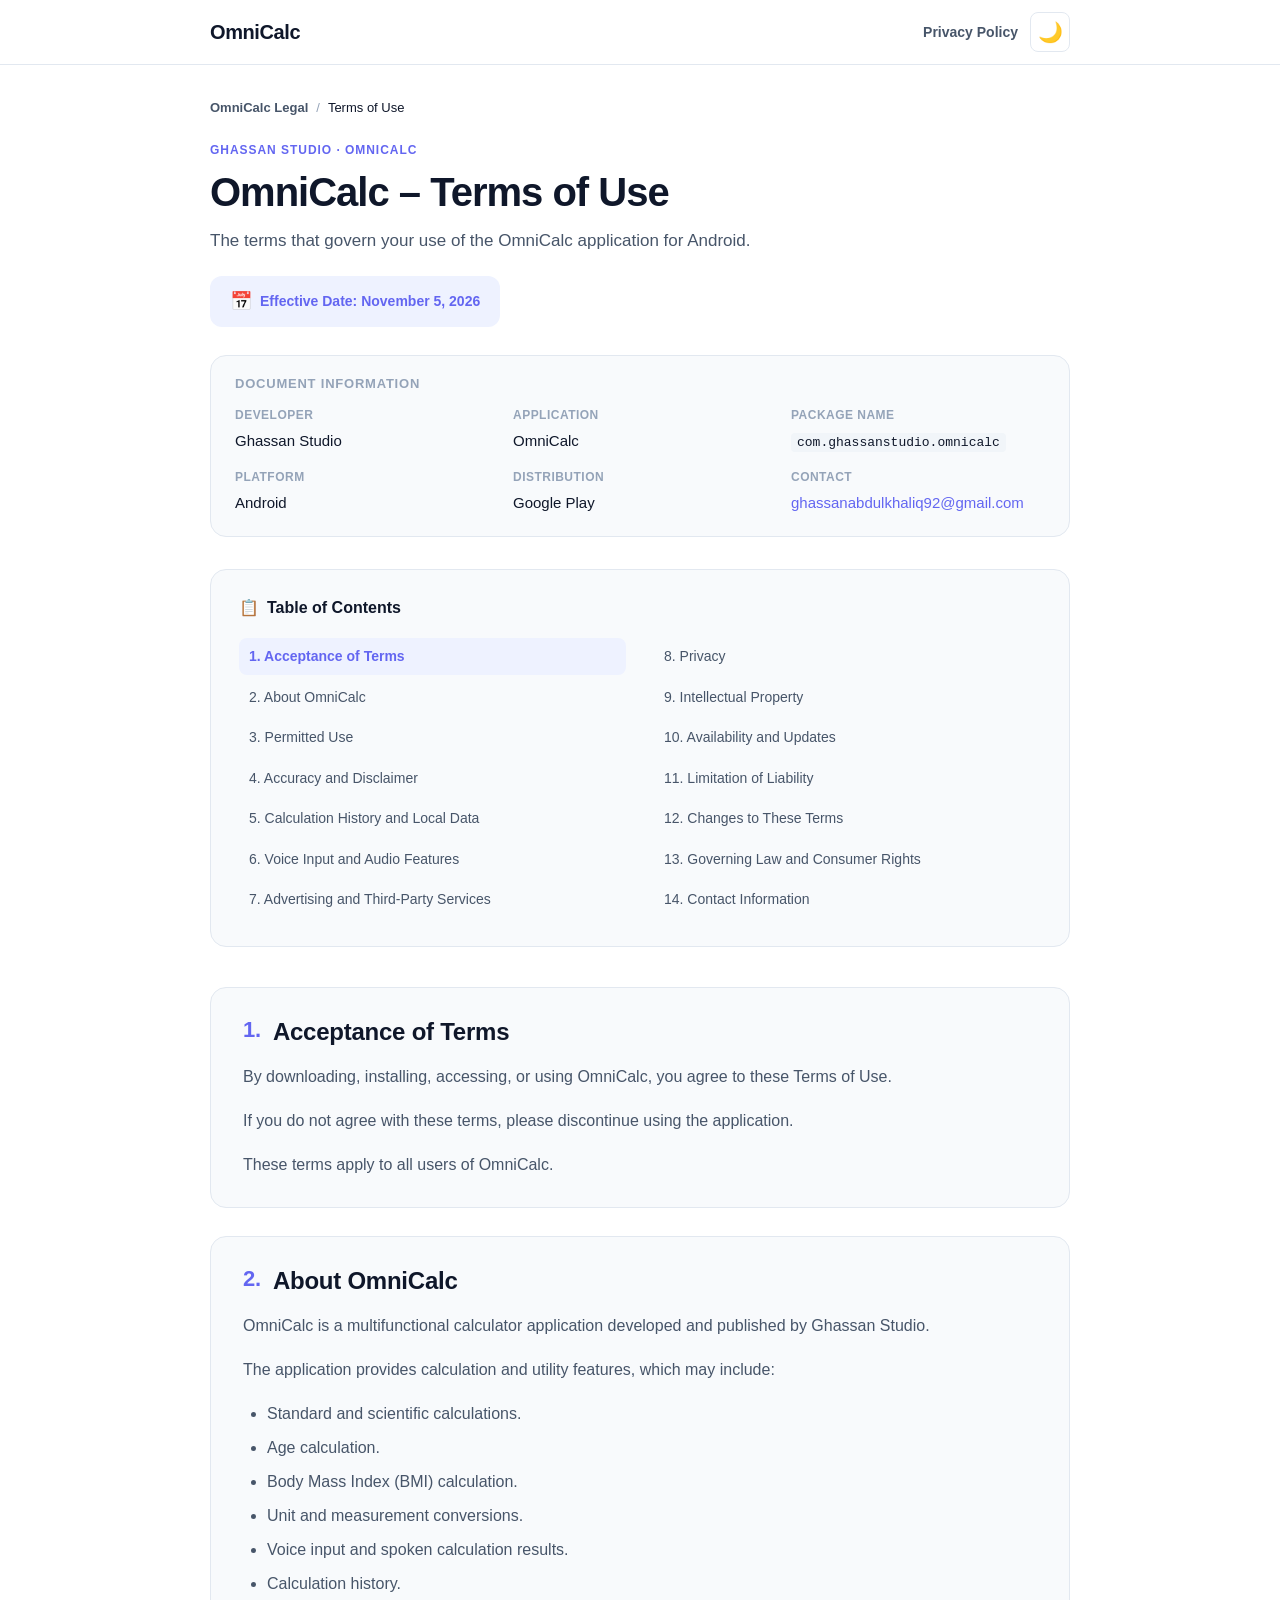
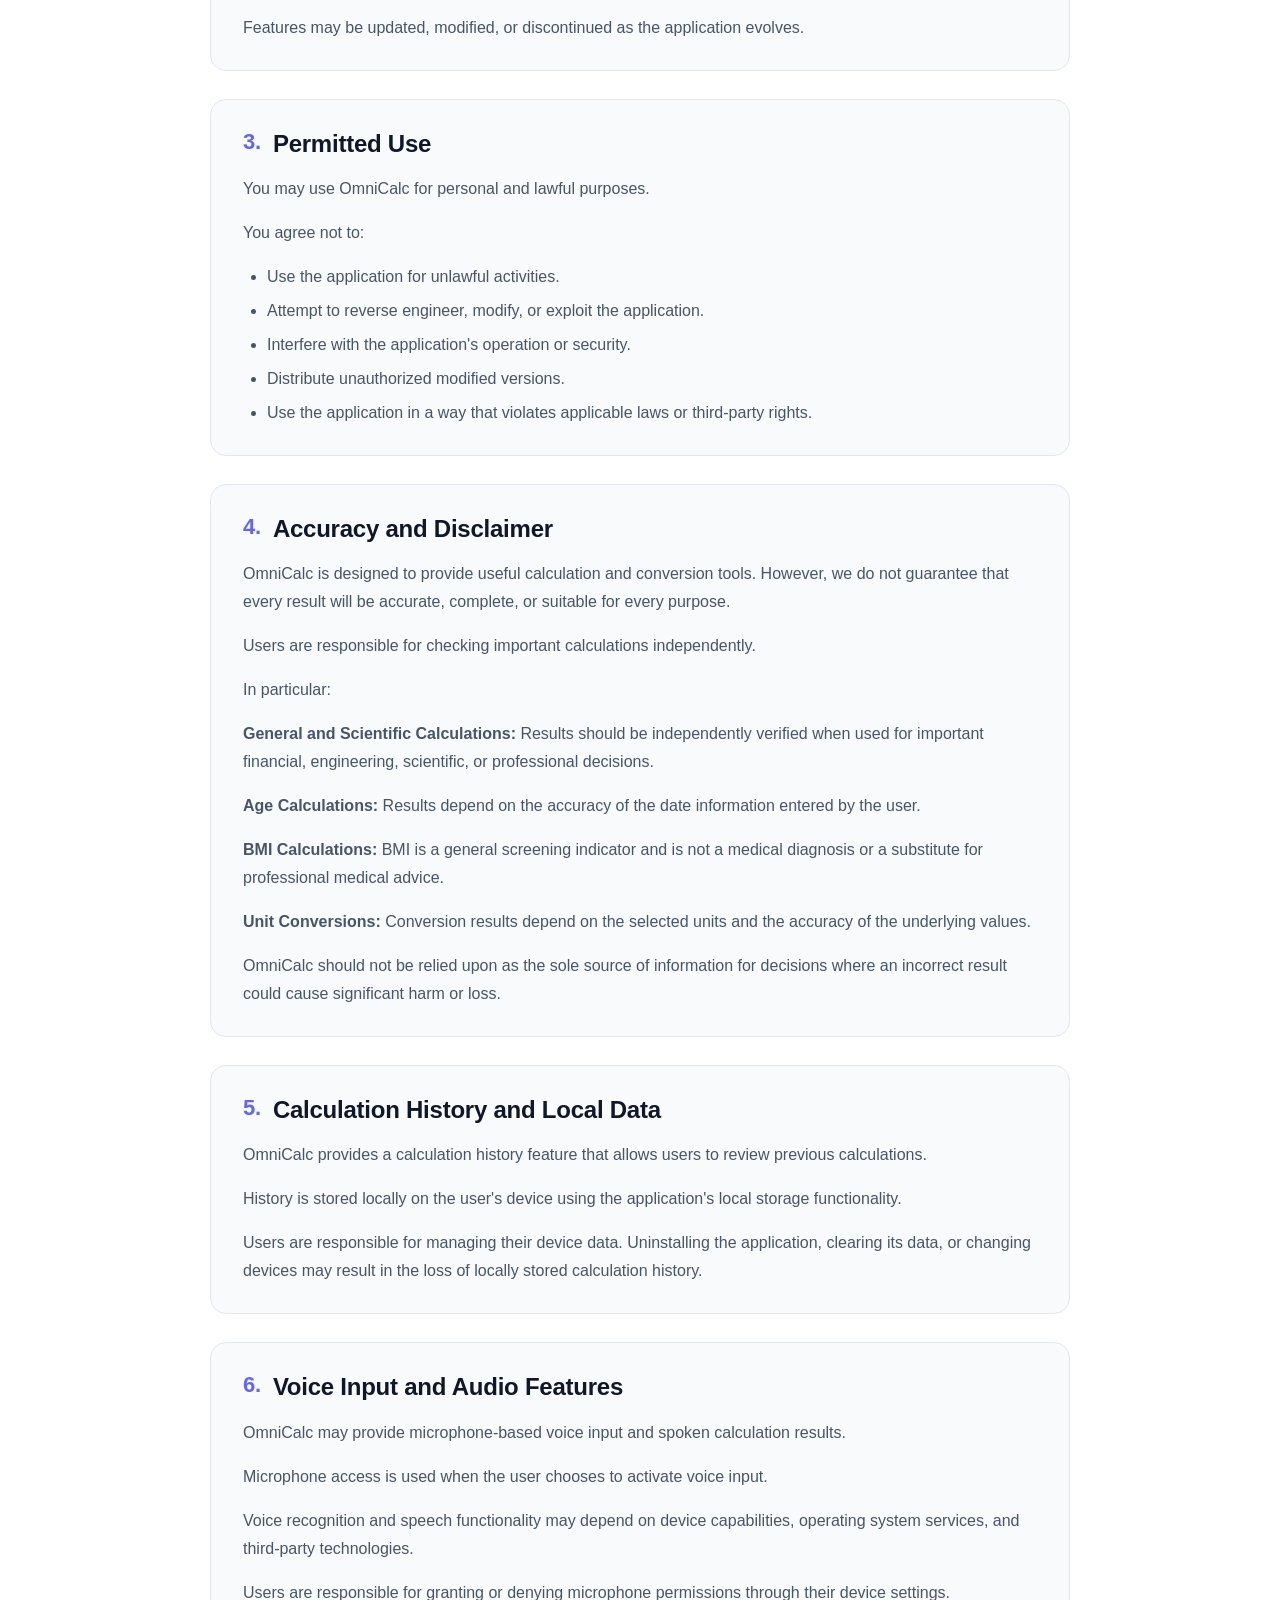
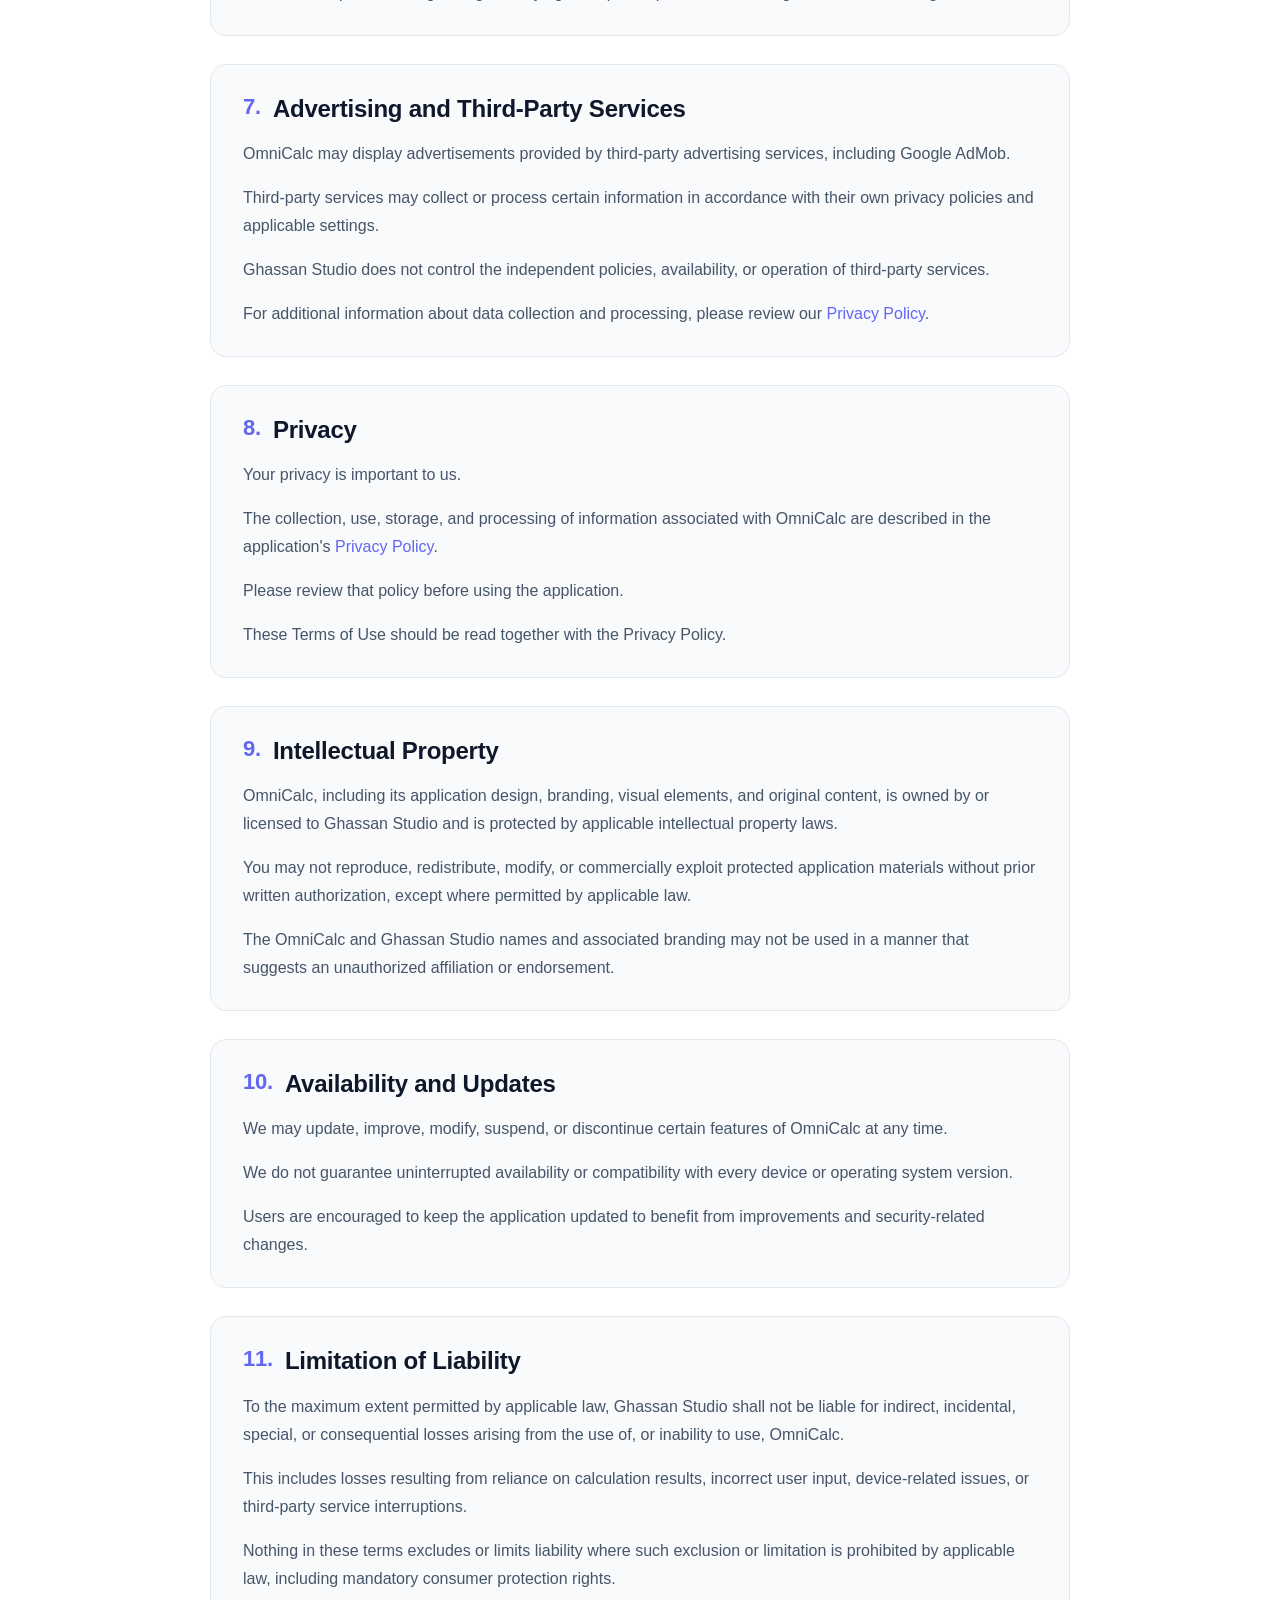
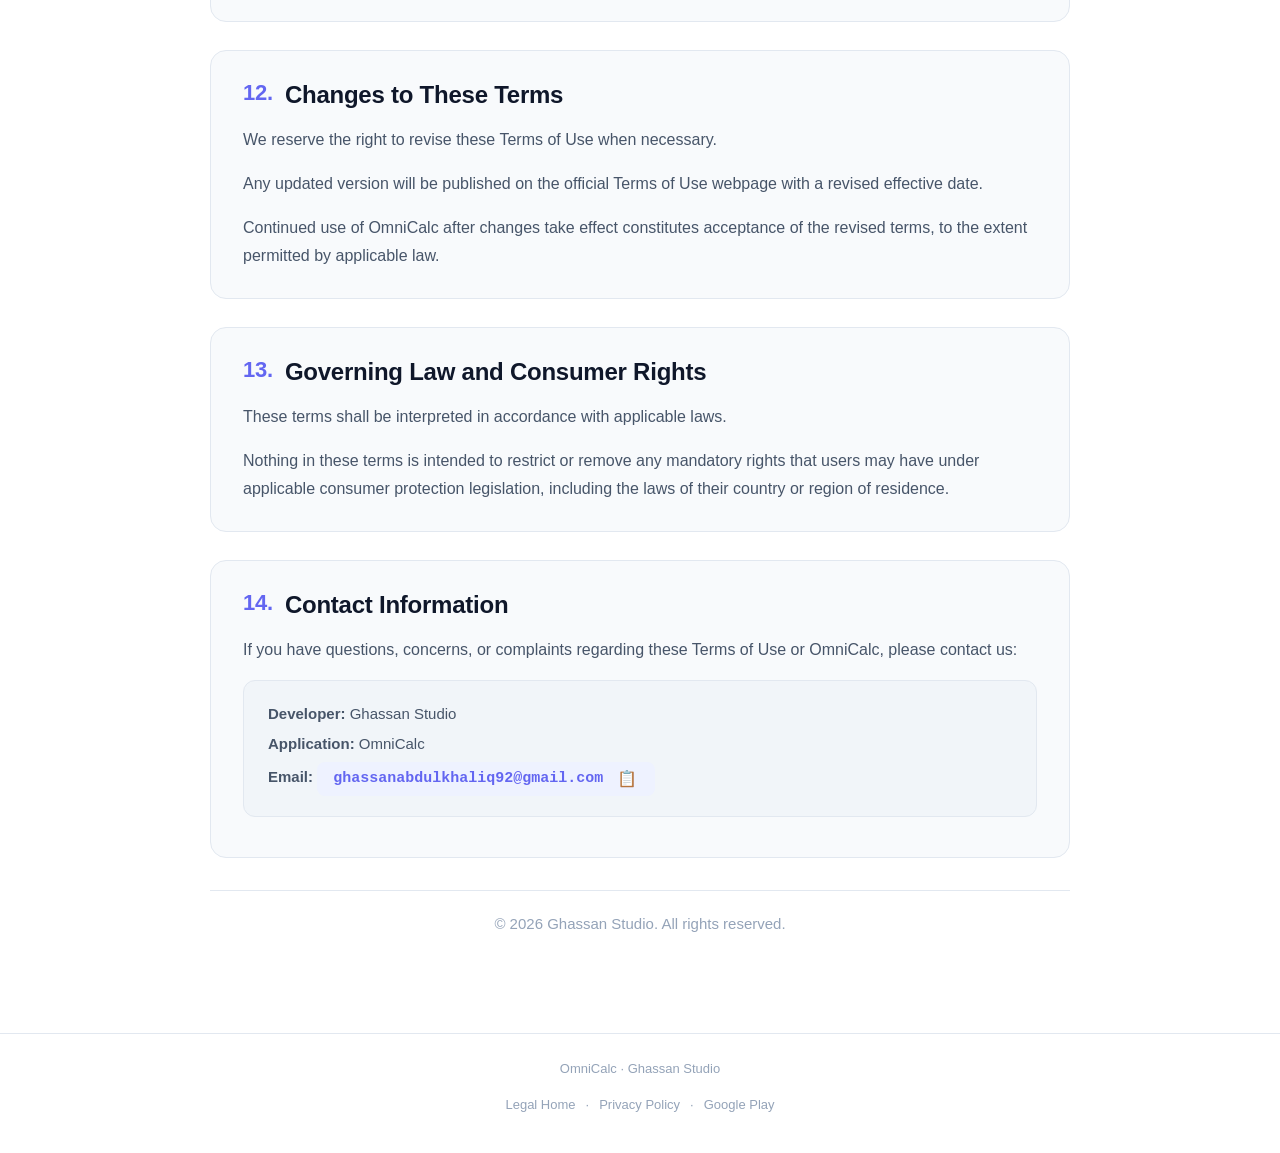
==== terms-of-use.html @ d07603bd "Add OmniCalc Terms of Use page" ====
<!DOCTYPE html>
<html lang="en" dir="ltr">
<head>
  <meta charset="UTF-8">
  <meta name="viewport" content="width=device-width, initial-scale=1.0">
  <title>OmniCalc – Terms of Use</title>
  <meta name="description" content="Terms of Use for OmniCalc, the multifunctional calculator application for Android developed by Ghassan Studio. Effective November 5, 2026.">
  <meta name="robots" content="index, follow">
  <meta name="author" content="Ghassan Studio">
  <meta name="theme-color" content="#6366f1">
  <meta name="color-scheme" content="light dark">

  <meta property="og:title" content="OmniCalc – Terms of Use">
  <meta property="og:description" content="Terms of Use for OmniCalc, developed by Ghassan Studio. Effective November 5, 2026.">
  <meta property="og:type" content="website">
  <meta property="og:url" content="https://ghassanstudio.github.io/OmniCalc-Privacy-Policy/terms-of-use.html">
  <meta property="og:locale" content="en_US">
  <meta property="og:site_name" content="OmniCalc">

  <meta name="twitter:card" content="summary">
  <meta name="twitter:title" content="OmniCalc – Terms of Use">
  <meta name="twitter:description" content="Terms of Use for OmniCalc, developed by Ghassan Studio.">

  <link rel="canonical" href="https://ghassanstudio.github.io/OmniCalc-Privacy-Policy/terms-of-use.html">

  <link rel="icon" href="data:image/svg+xml,%3Csvg xmlns='http://www.w3.org/2000/svg' viewBox='0 0 100 100'%3E%3Crect width='100' height='100' rx='18' fill='%236366f1'/%3E%3Ctext x='50' y='72' font-size='54' text-anchor='middle' fill='%23fff' font-family='sans-serif' font-weight='bold'%3E%E2%88%91%3C/text%3E%3C/svg%3E" type="image/svg+xml">

  <script>
    (function () {
      try {
        var stored = localStorage.getItem('omniTheme');
        var theme = (stored === 'dark' || stored === 'light')
          ? stored
          : (window.matchMedia('(prefers-color-scheme: dark)').matches ? 'dark' : 'light');
        document.documentElement.setAttribute('data-theme', theme);
      } catch (error) {
        /* The theme preference is optional. */
      }
    })();
  </script>

  <link rel="stylesheet" href="styles.css">

  <style>
    /* Page-specific layout. Shared styles remain in styles.css. */

    .nav-link {
      color: var(--color-text-secondary);
      font-size: 0.875rem;
      font-weight: 600;
      text-decoration: none;
      white-space: nowrap;
    }

    .nav-link:hover {
      color: var(--color-primary);
      text-decoration: none;
    }

    .breadcrumb {
      display: flex;
      flex-wrap: wrap;
      align-items: center;
      gap: 8px;
      margin-bottom: 20px;
      font-size: 0.8125rem;
      color: var(--color-text-muted);
    }

    .breadcrumb a {
      color: var(--color-text-secondary);
      font-weight: 600;
    }

    .breadcrumb a:hover {
      color: var(--color-primary);
    }

    .breadcrumb [aria-current="page"] {
      color: var(--color-text);
    }

    .doc-header {
      margin-bottom: 28px;
    }

    .doc-eyebrow {
      margin-bottom: 8px;
      color: var(--color-primary);
      font-size: 0.75rem;
      font-weight: 700;
      letter-spacing: 0.08em;
      text-transform: uppercase;
    }

    .doc-title {
      margin-bottom: 12px;
      font-size: clamp(1.75rem, 4vw, 2.5rem);
      line-height: 1.15;
      letter-spacing: -0.025em;
    }

    .doc-subtitle {
      max-width: 62ch;
      margin-bottom: 20px;
      color: var(--color-text-secondary);
      font-size: 1.0625rem;
      line-height: 1.7;
    }

    .doc-header .last-updated {
      margin-bottom: 0;
    }

    .doc-meta {
      margin-bottom: 32px;
      padding: 20px 24px;
      background: var(--color-surface);
      border: 1px solid var(--color-border);
      border-radius: var(--radius-lg);
      transition: var(--transition-theme);
    }

    .doc-meta-title {
      margin-bottom: 12px;
      color: var(--color-text-muted);
      font-size: 0.8125rem;
      font-weight: 700;
      letter-spacing: 0.06em;
      text-transform: uppercase;
    }

    .meta-grid {
      display: grid;
      grid-template-columns: repeat(auto-fit, minmax(190px, 1fr));
      gap: 12px 24px;
      margin: 0;
    }

    .meta-item {
      min-width: 0;
    }

    .meta-item dt {
      margin-bottom: 2px;
      color: var(--color-text-muted);
      font-size: 0.75rem;
      font-weight: 600;
      letter-spacing: 0.04em;
      text-transform: uppercase;
    }

    .meta-item dd {
      margin: 0;
      color: var(--color-text);
      font-size: 0.9375rem;
      overflow-wrap: anywhere;
    }

    .meta-item code {
      padding: 2px 6px;
      background: var(--color-surface-2);
      border-radius: 4px;
      font-family: var(--font-mono);
      font-size: 0.8125rem;
    }

    .toc-header {
      width: 100%;
      padding: 0;
      background: none;
      border: 0;
      color: inherit;
      font: inherit;
      text-align: start;
    }

    .toc-list.collapsed {
      display: none;
    }

    .section-card {
      scroll-margin-top: calc(var(--nav-height) + 16px);
    }

    .section-card p:last-child,
    .section-card ul:last-child {
      margin-bottom: 0;
    }

    .section-card ul li:last-child {
      margin-bottom: 0;
    }

    .doc-divider {
      margin: 32px 0 20px;
      border: 0;
      border-top: 1px solid var(--color-border);
    }

    .doc-copyright {
      margin-bottom: 32px;
      color: var(--color-text-muted);
      font-size: 0.9375rem;
      text-align: center;
    }

    .footer-links {
      display: flex;
      flex-wrap: wrap;
      justify-content: center;
      gap: 4px 10px;
      margin-top: 4px;
    }

    .footer-links span {
      color: var(--color-text-muted);
    }

    @media (max-width: 480px) {
      .nav-link {
        font-size: 0.75rem;
      }

      .doc-title {
        font-size: 1.5rem;
      }

      .doc-subtitle {
        font-size: 1rem;
      }

      .doc-meta {
        padding: 16px 18px;
      }

      .meta-grid {
        grid-template-columns: 1fr;
        gap: 10px;
      }
    }

    @media print {
      .doc-meta {
        background: none !important;
        border: 1px solid #ddd !important;
      }

      .toc-list.collapsed {
        display: block !important;
      }
    }
  </style>
</head>
<body>

  <a href="#main-content" class="skip-link">Skip to content</a>

  <header class="site-header" role="banner">
    <nav class="nav-container" aria-label="Main navigation">
      <a href="./" class="nav-brand" aria-label="OmniCalc legal home">OmniCalc</a>
      <div class="nav-controls">
        <a href="index.html" class="nav-link">Privacy Policy</a>
        <button class="theme-toggle" type="button" aria-label="Switch to dark mode">🌙</button>
      </div>
    </nav>
  </header>

  <main id="main-content" role="main">
    <div class="container">

      <nav class="breadcrumb" aria-label="Breadcrumb">
        <a href="./">OmniCalc Legal</a>
        <span aria-hidden="true">/</span>
        <span aria-current="page">Terms of Use</span>
      </nav>

      <header class="doc-header">
        <p class="doc-eyebrow">Ghassan Studio · OmniCalc</p>
        <h1 class="doc-title">OmniCalc – Terms of Use</h1>
        <p class="doc-subtitle">The terms that govern your use of the OmniCalc application for Android.</p>
        <div class="last-updated">
          <span class="icon" aria-hidden="true">📅</span>
          <span>Effective Date: November 5, 2026</span>
        </div>
      </header>

      <aside class="doc-meta" aria-labelledby="doc-meta-title">
        <h2 id="doc-meta-title" class="doc-meta-title">Document Information</h2>
        <dl class="meta-grid">
          <div class="meta-item">
            <dt>Developer</dt>
            <dd>Ghassan Studio</dd>
          </div>
          <div class="meta-item">
            <dt>Application</dt>
            <dd>OmniCalc</dd>
          </div>
          <div class="meta-item">
            <dt>Package Name</dt>
            <dd><code>com.ghassanstudio.omnicalc</code></dd>
          </div>
          <div class="meta-item">
            <dt>Platform</dt>
            <dd>Android</dd>
          </div>
          <div class="meta-item">
            <dt>Distribution</dt>
            <dd>Google Play</dd>
          </div>
          <div class="meta-item">
            <dt>Contact</dt>
            <dd><a href="mailto:ghassanabdulkhaliq92@gmail.com">ghassanabdulkhaliq92@gmail.com</a></dd>
          </div>
        </dl>
      </aside>

      <nav class="toc" aria-label="Table of Contents">
        <button class="toc-header" type="button" aria-expanded="true" aria-controls="toc-list">
          <span class="toc-title">
            <span aria-hidden="true">📋</span>
            <span>Table of Contents</span>
          </span>
          <span class="toc-toggle open" aria-hidden="true">▾</span>
        </button>
        <ul class="toc-list" id="toc-list">
          <li><a href="#section-1">1. Acceptance of Terms</a></li>
          <li><a href="#section-2">2. About OmniCalc</a></li>
          <li><a href="#section-3">3. Permitted Use</a></li>
          <li><a href="#section-4">4. Accuracy and Disclaimer</a></li>
          <li><a href="#section-5">5. Calculation History and Local Data</a></li>
          <li><a href="#section-6">6. Voice Input and Audio Features</a></li>
          <li><a href="#section-7">7. Advertising and Third-Party Services</a></li>
          <li><a href="#section-8">8. Privacy</a></li>
          <li><a href="#section-9">9. Intellectual Property</a></li>
          <li><a href="#section-10">10. Availability and Updates</a></li>
          <li><a href="#section-11">11. Limitation of Liability</a></li>
          <li><a href="#section-12">12. Changes to These Terms</a></li>
          <li><a href="#section-13">13. Governing Law and Consumer Rights</a></li>
          <li><a href="#section-14">14. Contact Information</a></li>
        </ul>
      </nav>

      <article class="legal-document" aria-label="OmniCalc Terms of Use">

        <section id="section-1" class="policy-section section-card" aria-labelledby="section-1-title">
          <h2 id="section-1-title"><span class="section-num">1.</span> Acceptance of Terms</h2>
          <p>By downloading, installing, accessing, or using OmniCalc, you agree to these Terms of Use.</p>
          <p>If you do not agree with these terms, please discontinue using the application.</p>
          <p>These terms apply to all users of OmniCalc.</p>
        </section>

        <section id="section-2" class="policy-section section-card" aria-labelledby="section-2-title">
          <h2 id="section-2-title"><span class="section-num">2.</span> About OmniCalc</h2>
          <p>OmniCalc is a multifunctional calculator application developed and published by Ghassan Studio.</p>
          <p>The application provides calculation and utility features, which may include:</p>
          <ul>
            <li>Standard and scientific calculations.</li>
            <li>Age calculation.</li>
            <li>Body Mass Index (BMI) calculation.</li>
            <li>Unit and measurement conversions.</li>
            <li>Voice input and spoken calculation results.</li>
            <li>Calculation history.</li>
          </ul>
          <p>Features may be updated, modified, or discontinued as the application evolves.</p>
        </section>

        <section id="section-3" class="policy-section section-card" aria-labelledby="section-3-title">
          <h2 id="section-3-title"><span class="section-num">3.</span> Permitted Use</h2>
          <p>You may use OmniCalc for personal and lawful purposes.</p>
          <p>You agree not to:</p>
          <ul>
            <li>Use the application for unlawful activities.</li>
            <li>Attempt to reverse engineer, modify, or exploit the application.</li>
            <li>Interfere with the application's operation or security.</li>
            <li>Distribute unauthorized modified versions.</li>
            <li>Use the application in a way that violates applicable laws or third-party rights.</li>
          </ul>
        </section>

        <section id="section-4" class="policy-section section-card" aria-labelledby="section-4-title">
          <h2 id="section-4-title"><span class="section-num">4.</span> Accuracy and Disclaimer</h2>
          <p>OmniCalc is designed to provide useful calculation and conversion tools. However, we do not guarantee that every result will be accurate, complete, or suitable for every purpose.</p>
          <p>Users are responsible for checking important calculations independently.</p>
          <p>In particular:</p>
          <p><strong>General and Scientific Calculations:</strong> Results should be independently verified when used for important financial, engineering, scientific, or professional decisions.</p>
          <p><strong>Age Calculations:</strong> Results depend on the accuracy of the date information entered by the user.</p>
          <p><strong>BMI Calculations:</strong> BMI is a general screening indicator and is not a medical diagnosis or a substitute for professional medical advice.</p>
          <p><strong>Unit Conversions:</strong> Conversion results depend on the selected units and the accuracy of the underlying values.</p>
          <p>OmniCalc should not be relied upon as the sole source of information for decisions where an incorrect result could cause significant harm or loss.</p>
        </section>

        <section id="section-5" class="policy-section section-card" aria-labelledby="section-5-title">
          <h2 id="section-5-title"><span class="section-num">5.</span> Calculation History and Local Data</h2>
          <p>OmniCalc provides a calculation history feature that allows users to review previous calculations.</p>
          <p>History is stored locally on the user's device using the application's local storage functionality.</p>
          <p>Users are responsible for managing their device data. Uninstalling the application, clearing its data, or changing devices may result in the loss of locally stored calculation history.</p>
        </section>

        <section id="section-6" class="policy-section section-card" aria-labelledby="section-6-title">
          <h2 id="section-6-title"><span class="section-num">6.</span> Voice Input and Audio Features</h2>
          <p>OmniCalc may provide microphone-based voice input and spoken calculation results.</p>
          <p>Microphone access is used when the user chooses to activate voice input.</p>
          <p>Voice recognition and speech functionality may depend on device capabilities, operating system services, and third-party technologies.</p>
          <p>Users are responsible for granting or denying microphone permissions through their device settings.</p>
        </section>

        <section id="section-7" class="policy-section section-card" aria-labelledby="section-7-title">
          <h2 id="section-7-title"><span class="section-num">7.</span> Advertising and Third-Party Services</h2>
          <p>OmniCalc may display advertisements provided by third-party advertising services, including Google AdMob.</p>
          <p>Third-party services may collect or process certain information in accordance with their own privacy policies and applicable settings.</p>
          <p>Ghassan Studio does not control the independent policies, availability, or operation of third-party services.</p>
          <p>For additional information about data collection and processing, please review our <a href="index.html">Privacy Policy</a>.</p>
        </section>

        <section id="section-8" class="policy-section section-card" aria-labelledby="section-8-title">
          <h2 id="section-8-title"><span class="section-num">8.</span> Privacy</h2>
          <p>Your privacy is important to us.</p>
          <p>The collection, use, storage, and processing of information associated with OmniCalc are described in the application's <a href="index.html">Privacy Policy</a>.</p>
          <p>Please review that policy before using the application.</p>
          <p>These Terms of Use should be read together with the Privacy Policy.</p>
        </section>

        <section id="section-9" class="policy-section section-card" aria-labelledby="section-9-title">
          <h2 id="section-9-title"><span class="section-num">9.</span> Intellectual Property</h2>
          <p>OmniCalc, including its application design, branding, visual elements, and original content, is owned by or licensed to Ghassan Studio and is protected by applicable intellectual property laws.</p>
          <p>You may not reproduce, redistribute, modify, or commercially exploit protected application materials without prior written authorization, except where permitted by applicable law.</p>
          <p>The OmniCalc and Ghassan Studio names and associated branding may not be used in a manner that suggests an unauthorized affiliation or endorsement.</p>
        </section>

        <section id="section-10" class="policy-section section-card" aria-labelledby="section-10-title">
          <h2 id="section-10-title"><span class="section-num">10.</span> Availability and Updates</h2>
          <p>We may update, improve, modify, suspend, or discontinue certain features of OmniCalc at any time.</p>
          <p>We do not guarantee uninterrupted availability or compatibility with every device or operating system version.</p>
          <p>Users are encouraged to keep the application updated to benefit from improvements and security-related changes.</p>
        </section>

        <section id="section-11" class="policy-section section-card" aria-labelledby="section-11-title">
          <h2 id="section-11-title"><span class="section-num">11.</span> Limitation of Liability</h2>
          <p>To the maximum extent permitted by applicable law, Ghassan Studio shall not be liable for indirect, incidental, special, or consequential losses arising from the use of, or inability to use, OmniCalc.</p>
          <p>This includes losses resulting from reliance on calculation results, incorrect user input, device-related issues, or third-party service interruptions.</p>
          <p>Nothing in these terms excludes or limits liability where such exclusion or limitation is prohibited by applicable law, including mandatory consumer protection rights.</p>
        </section>

        <section id="section-12" class="policy-section section-card" aria-labelledby="section-12-title">
          <h2 id="section-12-title"><span class="section-num">12.</span> Changes to These Terms</h2>
          <p>We reserve the right to revise these Terms of Use when necessary.</p>
          <p>Any updated version will be published on the official Terms of Use webpage with a revised effective date.</p>
          <p>Continued use of OmniCalc after changes take effect constitutes acceptance of the revised terms, to the extent permitted by applicable law.</p>
        </section>

        <section id="section-13" class="policy-section section-card" aria-labelledby="section-13-title">
          <h2 id="section-13-title"><span class="section-num">13.</span> Governing Law and Consumer Rights</h2>
          <p>These terms shall be interpreted in accordance with applicable laws.</p>
          <p>Nothing in these terms is intended to restrict or remove any mandatory rights that users may have under applicable consumer protection legislation, including the laws of their country or region of residence.</p>
        </section>

        <section id="section-14" class="policy-section section-card" aria-labelledby="section-14-title">
          <h2 id="section-14-title"><span class="section-num">14.</span> Contact Information</h2>
          <p>If you have questions, concerns, or complaints regarding these Terms of Use or OmniCalc, please contact us:</p>
          <div class="contact-block">
            <p><strong>Developer:</strong> Ghassan Studio</p>
            <p><strong>Application:</strong> OmniCalc</p>
            <p><strong>Email:</strong> <span class="email-wrapper"><span class="email-text"><a href="mailto:ghassanabdulkhaliq92@gmail.com">ghassanabdulkhaliq92@gmail.com</a></span><button class="copy-btn" type="button" data-email="ghassanabdulkhaliq92@gmail.com" data-toast="Email copied!" aria-label="Copy email address">📋</button></span></p>
          </div>
        </section>

        <hr class="doc-divider">
        <p class="doc-copyright">© 2026 Ghassan Studio. All rights reserved.</p>

      </article>
    </div>
  </main>

  <footer class="site-footer" role="contentinfo">
    <div class="container">
      <p>OmniCalc · Ghassan Studio</p>
      <p class="footer-links">
        <a href="./">Legal Home</a>
        <span aria-hidden="true">·</span>
        <a href="index.html">Privacy Policy</a>
        <span aria-hidden="true">·</span>
        <a href="https://play.google.com/store/apps/details?id=com.ghassanstudio.omnicalc" target="_blank" rel="noopener noreferrer">Google Play</a>
      </p>
    </div>
  </footer>

  <button class="back-to-top" type="button" aria-label="Back to top">↑</button>
  <div class="toast" role="status" aria-live="polite"></div>

  <script>
    (function () {
      'use strict';

      var root = document.documentElement;
      var themeToggle = document.querySelector('.theme-toggle');
      var tocHeader = document.querySelector('.toc-header');
      var tocList = document.getElementById('toc-list');
      var tocToggle = document.querySelector('.toc-toggle');
      var backToTop = document.querySelector('.back-to-top');
      var toast = document.querySelector('.toast');
      var mobileQuery = window.matchMedia('(max-width: 768px)');
      var sections = Array.prototype.slice.call(document.querySelectorAll('.legal-document .policy-section'));
      var tocLinks = Array.prototype.slice.call(tocList.querySelectorAll('a'));
      var toastTimer = null;

      function isMobile() {
        return mobileQuery.matches;
      }

      function getTheme() {
        return root.getAttribute('data-theme') === 'dark' ? 'dark' : 'light';
      }

      function updateThemeButton(theme) {
        themeToggle.textContent = theme === 'dark' ? '\u2600\uFE0F' : '\uD83C\uDF19';
        themeToggle.setAttribute('aria-label', theme === 'dark' ? 'Switch to light mode' : 'Switch to dark mode');
      }

      function setTocExpanded(expanded) {
        if (!isMobile()) {
          expanded = true;
        }
        tocList.classList.toggle('collapsed', !expanded);
        tocToggle.classList.toggle('open', expanded);
        tocHeader.setAttribute('aria-expanded', String(expanded));
      }

      function updateActiveToc() {
        var activeId = sections.length ? sections[0].id : '';

        sections.forEach(function (section) {
          if (section.getBoundingClientRect().top <= 120) {
            activeId = section.id;
          }
        });

        tocLinks.forEach(function (link) {
          var isActive = link.getAttribute('href') === '#' + activeId;
          link.classList.toggle('active', isActive);

          if (isActive) {
            link.setAttribute('aria-current', 'location');
          } else {
            link.removeAttribute('aria-current');
          }
        });
      }

      updateThemeButton(getTheme());
      setTocExpanded(!isMobile());

      themeToggle.addEventListener('click', function () {
        var next = getTheme() === 'dark' ? 'light' : 'dark';
        root.setAttribute('data-theme', next);
        updateThemeButton(next);

        try {
          localStorage.setItem('omniTheme', next);
        } catch (error) {
          /* The theme still applies for this page view. */
        }
      });

      tocHeader.addEventListener('click', function () {
        if (isMobile()) {
          setTocExpanded(tocList.classList.contains('collapsed'));
        }
      });

      tocList.addEventListener('click', function (event) {
        if (event.target.closest('a') && isMobile()) {
          setTocExpanded(false);
        }
      });

      var onMediaChange = function (event) {
        if (!event.matches) {
          setTocExpanded(true);
        }
      };

      if (mobileQuery.addEventListener) {
        mobileQuery.addEventListener('change', onMediaChange);
      } else if (mobileQuery.addListener) {
        mobileQuery.addListener(onMediaChange);
      }

      var darkQuery = window.matchMedia('(prefers-color-scheme: dark)');
      var onSystemThemeChange = function (event) {
        var stored = null;

        try {
          stored = localStorage.getItem('omniTheme');
        } catch (error) {
          /* Ignore unavailable storage. */
        }

        if (stored !== 'dark' && stored !== 'light') {
          var next = event.matches ? 'dark' : 'light';
          root.setAttribute('data-theme', next);
          updateThemeButton(next);
        }
      };

      if (darkQuery.addEventListener) {
        darkQuery.addEventListener('change', onSystemThemeChange);
      } else if (darkQuery.addListener) {
        darkQuery.addListener(onSystemThemeChange);
      }

      var ticking = false;

      function onScroll() {
        if (ticking) {
          return;
        }

        ticking = true;
        window.requestAnimationFrame(function () {
          updateActiveToc();
          backToTop.classList.toggle('visible', window.scrollY > 400);
          ticking = false;
        });
      }

      window.addEventListener('scroll', onScroll, { passive: true });

      backToTop.addEventListener('click', function () {
        window.scrollTo({ top: 0, behavior: 'smooth' });
      });

      document.addEventListener('click', function (event) {
        var button = event.target.closest('.copy-btn');

        if (!button) {
          return;
        }

        var email = button.getAttribute('data-email');

        if (!email) {
          return;
        }

        if (navigator.clipboard && navigator.clipboard.writeText) {
          navigator.clipboard.writeText(email).then(function () {
            showCopiedToast(button);
          }).catch(function () {
            fallbackCopy(email, button);
          });
        } else {
          fallbackCopy(email, button);
        }
      });

      function fallbackCopy(text, button) {
        var textarea = document.createElement('textarea');
        textarea.value = text;
        textarea.style.position = 'fixed';
        textarea.style.left = '-9999px';
        textarea.style.top = '-9999px';
        textarea.style.opacity = '0';
        document.body.appendChild(textarea);
        textarea.select();

        try {
          document.execCommand('copy');
          showCopiedToast(button);
        } catch (error) {
          /* Copying is a convenience, not a requirement. */
        }

        document.body.removeChild(textarea);
      }

      function showCopiedToast(button) {
        button.classList.add('copied');
        button.textContent = '\u2713';

        if (toastTimer) {
          clearTimeout(toastTimer);
        }

        toast.textContent = button.getAttribute('data-toast') || 'Copied!';
        toast.classList.add('show');

        toastTimer = setTimeout(function () {
          toast.classList.remove('show');
          button.classList.remove('copied');
          button.textContent = '\uD83D\uDCCB';
        }, 2000);
      }

      updateActiveToc();
      onScroll();
    })();
  </script>
</body>
</html>
---- styles.css ----
/* ============================================================
   OmniCalc Privacy Policy � Styles
   ============================================================ */

/* --- CSS Custom Properties --- */
:root {
  --color-primary: #6366f1;
  --color-primary-hover: #4f46e5;
  --color-primary-light: #eef2ff;
  --color-bg: #ffffff;
  --color-surface: #f8fafc;
  --color-surface-2: #f1f5f9;
  --color-text: #0f172a;
  --color-text-secondary: #475569;
  --color-text-muted: #94a3b8;
  --color-border: #e2e8f0;
  --color-border-light: #f0f2f5;
  --color-success: #22c55e;
  --color-header-bg: rgba(255, 255, 255, 0.85);
  --shadow-xs: 0 1px 2px rgba(0, 0, 0, 0.04);
  --shadow-sm: 0 1px 3px rgba(0, 0, 0, 0.06), 0 1px 2px rgba(0, 0, 0, 0.04);
  --shadow-md: 0 4px 6px -1px rgba(0, 0, 0, 0.08), 0 2px 4px -2px rgba(0, 0, 0, 0.05);
  --shadow-lg: 0 10px 15px -3px rgba(0, 0, 0, 0.08), 0 4px 6px -4px rgba(0, 0, 0, 0.04);
  --shadow-xl: 0 20px 25px -5px rgba(0, 0, 0, 0.1), 0 8px 10px -6px rgba(0, 0, 0, 0.04);
  --radius-sm: 8px;
  --radius-md: 12px;
  --radius-lg: 16px;
  --radius-xl: 20px;
  --max-width: 900px;
  --nav-height: 64px;
  --font-sans: -apple-system, BlinkMacSystemFont, 'Segoe UI', Roboto, 'Helvetica Neue', Arial, sans-serif;
  --font-mono: 'SF Mono', 'Fira Code', 'Fira Mono', 'Roboto Mono', monospace;
  --transition-theme: background-color 0.3s ease, color 0.3s ease, border-color 0.3s ease, box-shadow 0.3s ease;
  --transition-fast: 0.15s ease;
  --line-height: 1.75;
}

[data-theme="dark"] {
  --color-primary: #818cf8;
  --color-primary-hover: #6366f1;
  --color-primary-light: #1e1b4b;
  --color-bg: #0f172a;
  --color-surface: #1e293b;
  --color-surface-2: #172033;
  --color-text: #f1f5f9;
  --color-text-secondary: #94a3b8;
  --color-text-muted: #64748b;
  --color-border: #334155;
  --color-border-light: #1e293b;
  --color-success: #4ade80;
  --color-header-bg: rgba(15, 23, 42, 0.88);
  --shadow-xs: 0 1px 2px rgba(0, 0, 0, 0.2);
  --shadow-sm: 0 1px 3px rgba(0, 0, 0, 0.25), 0 1px 2px rgba(0, 0, 0, 0.2);
  --shadow-md: 0 4px 6px -1px rgba(0, 0, 0, 0.3), 0 2px 4px -2px rgba(0, 0, 0, 0.25);
  --shadow-lg: 0 10px 15px -3px rgba(0, 0, 0, 0.35), 0 4px 6px -4px rgba(0, 0, 0, 0.25);
  --shadow-xl: 0 20px 25px -5px rgba(0, 0, 0, 0.4), 0 8px 10px -6px rgba(0, 0, 0, 0.3);
}

/* --- Reset --- */
*,
*::before,
*::after {
  box-sizing: border-box;
  margin: 0;
  padding: 0;
}

html {
  scroll-behavior: smooth;
  -webkit-text-size-adjust: 100%;
  text-size-adjust: 100%;
}

body {
  font-family: var(--font-sans);
  font-size: 16px;
  line-height: var(--line-height);
  color: var(--color-text);
  background-color: var(--color-bg);
  transition: var(--transition-theme);
  -webkit-font-smoothing: antialiased;
  -moz-osx-font-smoothing: grayscale;
  overflow-x: hidden;
  min-height: 100vh;
}

/* --- Skip Link (Accessibility) --- */
.skip-link {
  position: fixed;
  top: -100%;
  inset-inline-start: 16px;
  z-index: 10000;
  padding: 8px 20px;
  background: var(--color-primary);
  color: #fff;
  border-radius: var(--radius-sm);
  font-weight: 600;
  font-size: 14px;
  text-decoration: none;
  opacity: 0;
  transition: top 0.2s ease, opacity 0.2s ease;
}

.skip-link:focus {
  top: 16px;
  opacity: 1;
  outline: 2px solid var(--color-primary);
  outline-offset: 2px;
}

/* --- Typography --- */
h1, h2, h3, h4, h5, h6 {
  line-height: 1.3;
  font-weight: 700;
  color: var(--color-text);
  transition: color 0.3s ease;
}

h1 { font-size: 2rem; letter-spacing: -0.02em; }
h2 { font-size: 1.5rem; letter-spacing: -0.01em; }
h3 { font-size: 1.125rem; }

p { margin-bottom: 1em; }

ul, ol { margin-bottom: 1em; padding-left: 1.5em; }
li { margin-bottom: 0.25em; }

a {
  color: var(--color-primary);
  text-decoration: none;
  transition: color var(--transition-fast);
}

a:hover { color: var(--color-primary-hover); text-decoration: underline; }

a:focus-visible,
button:focus-visible {
  outline: 2px solid var(--color-primary);
  outline-offset: 2px;
  border-radius: var(--radius-sm);
}

::selection {
  background: var(--color-primary);
  color: #ffffff;
}

/* --- Header / Navigation --- */
.site-header {
  position: sticky;
  top: 0;
  z-index: 100;
  background: var(--color-header-bg);
  backdrop-filter: blur(16px);
  -webkit-backdrop-filter: blur(16px);
  border-bottom: 1px solid var(--color-border);
  transition: var(--transition-theme);
}

.nav-container {
  max-width: var(--max-width);
  margin: 0 auto;
  padding: 0 20px;
  height: var(--nav-height);
  display: flex;
  align-items: center;
  justify-content: space-between;
  gap: 16px;
}

.nav-brand {
  font-size: 1.25rem;
  font-weight: 800;
  color: var(--color-text);
  text-decoration: none;
  letter-spacing: -0.02em;
  white-space: nowrap;
}

.nav-brand:hover { color: var(--color-primary); text-decoration: none; }

.nav-controls {
  display: flex;
  align-items: center;
  gap: 12px;
  flex-shrink: 0;
}

/* --- Language Switcher --- */
.lang-switcher {
  display: flex;
  border: 1px solid var(--color-border);
  border-radius: var(--radius-sm);
  overflow: hidden;
  transition: border-color 0.3s ease;
}

.lang-btn {
  background: none;
  border: none;
  padding: 6px 14px;
  font-size: 0.8125rem;
  font-weight: 600;
  font-family: var(--font-sans);
  color: var(--color-text-muted);
  cursor: pointer;
  transition: background var(--transition-fast), color var(--transition-fast);
  white-space: nowrap;
}

.lang-btn:hover { color: var(--color-text); }

.lang-btn.active {
  background: var(--color-primary);
  color: #ffffff;
}

.lang-btn.active:hover {
  background: var(--color-primary-hover);
  color: #ffffff;
}

/* --- Theme Toggle --- */
.theme-toggle {
  background: none;
  border: 1px solid var(--color-border);
  border-radius: var(--radius-sm);
  width: 40px;
  height: 40px;
  display: flex;
  align-items: center;
  justify-content: center;
  cursor: pointer;
  font-size: 1.25rem;
  line-height: 1;
  transition: background var(--transition-fast), border-color 0.3s ease;
  color: var(--color-text);
}

.theme-toggle:hover {
  background: var(--color-surface);
  border-color: var(--color-text-muted);
}

/* --- Main Layout --- */
.container {
  max-width: var(--max-width);
  margin: 0 auto;
  padding: 0 20px;
}

main {
  padding: 32px 0 64px;
}

/* --- Last Updated Banner --- */
.last-updated {
  display: inline-flex;
  align-items: center;
  gap: 8px;
  background: var(--color-primary-light);
  color: var(--color-primary);
  padding: 10px 20px;
  border-radius: var(--radius-md);
  font-size: 0.875rem;
  font-weight: 600;
  margin-bottom: 32px;
  transition: var(--transition-theme);
}

.last-updated .icon {
  font-size: 1.125rem;
  flex-shrink: 0;
}

/* --- Table of Contents --- */
.toc {
  background: var(--color-surface);
  border: 1px solid var(--color-border);
  border-radius: var(--radius-lg);
  padding: 24px 28px;
  margin-bottom: 40px;
  transition: var(--transition-theme);
}

.toc-header {
  display: flex;
  align-items: center;
  justify-content: space-between;
  cursor: pointer;
  user-select: none;
  -webkit-tap-highlight-color: transparent;
}

.toc-header:focus-visible {
  outline: 2px solid var(--color-primary);
  outline-offset: 4px;
  border-radius: var(--radius-sm);
}

.toc-title {
  font-size: 1rem;
  font-weight: 700;
  color: var(--color-text);
  display: flex;
  align-items: center;
  gap: 8px;
}

.toc-toggle {
  display: none;
  background: none;
  border: none;
  font-size: 1.25rem;
  color: var(--color-text-muted);
  cursor: pointer;
  padding: 4px;
  transition: transform 0.2s ease;
}

.toc-toggle.open {
  transform: rotate(180deg);
}

.toc-list {
  list-style: none;
  padding: 0;
  margin: 16px 0 0;
  columns: 2;
  column-gap: 28px;
}

.toc-list li {
  break-inside: avoid;
  margin-bottom: 4px;
}

.toc-list a {
  display: block;
  padding: 6px 10px;
  border-radius: var(--radius-sm);
  font-size: 0.875rem;
  font-weight: 500;
  color: var(--color-text-secondary);
  text-decoration: none;
  transition: background var(--transition-fast), color var(--transition-fast);
}

.toc-list a:hover,
.toc-list a:focus {
  background: var(--color-primary-light);
  color: var(--color-primary);
  text-decoration: none;
}

.toc-list a.active {
  background: var(--color-primary-light);
  color: var(--color-primary);
  font-weight: 600;
}

/* --- Sections --- */
.policy-section {
  margin-bottom: 28px;
}

.section-card {
  background: var(--color-surface);
  border: 1px solid var(--color-border);
  border-radius: var(--radius-lg);
  padding: 28px 32px;
  transition: var(--transition-theme);
}

.section-card:hover {
  box-shadow: var(--shadow-md);
}

.section-card h2 {
  margin-bottom: 16px;
  display: flex;
  align-items: flex-start;
  gap: 12px;
}

.section-card h2 .section-num {
  color: var(--color-primary);
  flex-shrink: 0;
  font-size: 1.375rem;
}

.section-card h3 {
  margin: 20px 0 8px;
  color: var(--color-text);
  display: flex;
  align-items: flex-start;
  gap: 8px;
}

.section-card h3 .sub-num {
  color: var(--color-primary);
  flex-shrink: 0;
  font-size: 1rem;
}

.section-card ul {
  padding-left: 1.5em;
}

.section-card ul li {
  margin-bottom: 6px;
  color: var(--color-text-secondary);
}

.section-card p {
  color: var(--color-text-secondary);
}

/* --- Intro paragraph (not in a section card) --- */
.policy-intro {
  margin-bottom: 32px;
  font-size: 1.0625rem;
  color: var(--color-text-secondary);
  line-height: 1.8;
}

/* --- Closing text --- */
.policy-closing {
  margin-top: 32px;
  padding-top: 24px;
  border-top: 1px solid var(--color-border);
  text-align: center;
  color: var(--color-text-muted);
  font-size: 0.9375rem;
}

/* --- Email wrapper --- */
.email-wrapper {
  display: inline-flex;
  align-items: center;
  gap: 8px;
  background: var(--color-primary-light);
  padding: 4px 12px 4px 16px;
  border-radius: var(--radius-sm);
  font-family: var(--font-mono);
  font-size: 0.9375rem;
  color: var(--color-primary);
  word-break: break-all;
}

.email-wrapper .email-text {
  color: var(--color-primary);
  font-weight: 600;
}

.copy-btn {
  background: none;
  border: none;
  cursor: pointer;
  padding: 4px 6px;
  font-size: 1rem;
  line-height: 1;
  color: var(--color-primary);
  border-radius: 4px;
  transition: background var(--transition-fast);
  display: inline-flex;
  align-items: center;
  justify-content: center;
}

.copy-btn:hover {
  background: var(--color-primary);
  color: #ffffff;
}

.copy-btn.copied {
  background: var(--color-success);
  color: #ffffff;
}

/* --- Contact block --- */
.contact-block {
  background: var(--color-surface-2);
  border: 1px solid var(--color-border);
  border-radius: var(--radius-md);
  padding: 20px 24px;
  margin: 12px 0;
}

.contact-block p {
  margin-bottom: 4px;
  font-size: 0.9375rem;
}

/* --- Back to Top --- */
.back-to-top {
  position: fixed;
  bottom: 28px;
  right: 28px;
  z-index: 90;
  width: 48px;
  height: 48px;
  border-radius: 50%;
  background: var(--color-primary);
  color: #ffffff;
  border: none;
  font-size: 1.375rem;
  cursor: pointer;
  box-shadow: var(--shadow-lg);
  opacity: 0;
  transform: translateY(16px) scale(0.9);
  pointer-events: none;
  transition: opacity 0.25s ease, transform 0.25s ease, background var(--transition-fast);
  display: flex;
  align-items: center;
  justify-content: center;
}

.back-to-top.visible {
  opacity: 1;
  transform: translateY(0) scale(1);
  pointer-events: auto;
}

.back-to-top:hover {
  background: var(--color-primary-hover);
  transform: translateY(-2px) scale(1.05);
}

.back-to-top:focus-visible {
  outline: 2px solid var(--color-primary);
  outline-offset: 4px;
}

/* --- Footer --- */
.site-footer {
  border-top: 1px solid var(--color-border);
  padding: 24px 0;
  text-align: center;
  font-size: 0.8125rem;
  color: var(--color-text-muted);
  transition: var(--transition-theme);
}

.site-footer a {
  color: var(--color-text-muted);
  font-weight: 500;
}

.site-footer a:hover {
  color: var(--color-primary);
}

/* --- Toast --- */
.toast {
  position: fixed;
  bottom: 88px;
  left: 50%;
  transform: translateX(-50%) translateY(16px);
  z-index: 200;
  background: var(--color-text);
  color: var(--color-bg);
  padding: 10px 24px;
  border-radius: var(--radius-sm);
  font-size: 0.875rem;
  font-weight: 500;
  opacity: 0;
  pointer-events: none;
  transition: opacity 0.25s ease, transform 0.25s ease;
  white-space: nowrap;
}

.toast.show {
  opacity: 1;
  transform: translateX(-50%) translateY(0);
}

/* --- RTL Overrides --- */

/*
 * KEY INSIGHT: In RTL mode with default `flex-direction: row`:
 *   - The main axis runs right-to-left
 *   - `flex-start` packs items at the RIGHT edge  ? this is what we want
 *   - DOM order: <section-num><text> renders as "1.\u202b?????" (number on right)
 *
 * Using `flex-direction: row-reverse` would WRONG-FOOT the layout:
 *   - Main axis runs left-to-right
 *   - `flex-start` packs items at the LEFT edge  ? wrong for RTL
 *   - Text and number swap places incorrectly
 *
 * Therefore: do NOT override flex-direction; let the native `dir="rtl"` handle it.
 */

/* ===== GLOBAL RTL ===== */
[dir="rtl"] body,
[dir="rtl"] p,
[dir="rtl"] li,
[dir="rtl"] h1,
[dir="rtl"] h2,
[dir="rtl"] h3,
[dir="rtl"] h4,
[dir="rtl"] h5,
[dir="rtl"] h6 {
  text-align: start;
}

/* ===== LISTS ===== */
[dir="rtl"] ul,
[dir="rtl"] ol {
  padding-left: 0;
  padding-inline-start: 1.5em;
}

[dir="rtl"] ul li,
[dir="rtl"] ol li {
  text-align: start;
}

/* ===== HEADINGS IN SECTION CARDS ===== */
/*
 * .section-card h2/h3 use `display: flex` (base styles).
 * In RTL mode, default `row` + `flex-start` is CORRECT:
 *   - Number is placed at the right edge
 *   - Heading text follows to the left
 *   - Overall: "1.\u202b?????"  ? standard Arabic heading format
 * Do NOT override flex-direction.
 */
[dir="rtl"] .section-card h2,
[dir="rtl"] .section-card h3 {
  flex-direction: row;         /* explicit default � NOT row-reverse */
  justify-content: flex-start; /* flex-start = right edge in RTL */
  text-align: start;
}

[dir="rtl"] .section-card h2 .section-num,
[dir="rtl"] .section-card h3 .sub-num {
  margin-inline-end: 0;
  margin-inline-start: 0;
}

/* ===== SECTION-CARD TEXT CONTENT ===== */
[dir="rtl"] .section-card p,
[dir="rtl"] .section-card ul,
[dir="rtl"] .section-card li {
  text-align: start;
}

/* ===== PREAMBLE / LAST-UPDATED BANNER ===== */
/*
 * `.last-updated` uses `display: inline-flex` (default row).
 * In RTL mode the icon (first in DOM) goes to the RIGHT edge.
 * The text follows to the left.  This is correct � no override needed.
 */

/* ===== TABLE OF CONTENTS ===== */
[dir="rtl"] .toc {
  text-align: start;
}

[dir="rtl"] .toc-list {
  columns: 2;
}

[dir="rtl"] .toc-list a {
  text-align: start;
  padding-left: 0;
  padding-right: 0;
  padding-inline-start: 10px;
  padding-inline-end: 10px;
}

[dir="rtl"] .toc-header {
  text-align: start;
}

/* ===== CONTACT BLOCK ===== */
[dir="rtl"] .contact-block,
[dir="rtl"] .contact-block p {
  text-align: start;
}

/* ===== EMAIL WRAPPER ===== */
[dir="rtl"] .email-wrapper {
  padding: 4px 16px 4px 12px;
  text-align: start;
}

/*
 * Email addresses are LTR text embedded in an RTL context.
 * `direction: ltr; unicode-bidi: embed;` allows the email to
 * render left-to-right while surrounding text flows RTL.
 */
[dir="rtl"] .email-wrapper .email-text {
  direction: ltr;
  unicode-bidi: embed;
  text-align: start;
  display: inline-block;
}

[dir="rtl"] .email-wrapper a {
  direction: ltr;
  unicode-bidi: embed;
}

/* ===== NAV ===== */
[dir="rtl"] .nav-brand,
[dir="rtl"] .nav-controls {
  text-align: start;
}

/* ===== BACK TO TOP ===== */
[dir="rtl"] .back-to-top {
  right: auto;
  inset-inline-end: auto;
  inset-inline-start: 28px;
}

/* ===== CLOSING TEXT ===== */
[dir="rtl"] .policy-closing,
[dir="rtl"] .policy-closing p {
  text-align: center;
}

/* --- Responsive --- */

/* Tablet down */
@media (max-width: 768px) {
  h1 { font-size: 1.625rem; }
  h2 { font-size: 1.25rem; }
  h3 { font-size: 1.0625rem; }

  .section-card {
    padding: 20px 20px;
  }

  .toc {
    padding: 16px 20px;
  }

  .toc-list {
    columns: 1;
  }

  [dir="rtl"] .toc-list {
    columns: 1;
  }

  .toc-toggle {
    display: block;
  }

  .toc-list.collapsed {
    display: none;
  }

  .lang-btn {
    padding: 5px 10px;
    font-size: 0.75rem;
  }

  .nav-brand {
    font-size: 1.125rem;
  }

  .last-updated {
    font-size: 0.8125rem;
    padding: 8px 16px;
  }
}

/* Phone down */
@media (max-width: 480px) {
  .nav-container {
    padding: 0 16px;
  }

  main {
    padding: 20px 0 48px;
  }

  .container {
    padding: 0 16px;
  }

  h1 { font-size: 1.375rem; }
  h2 { font-size: 1.125rem; }

  .section-card {
    padding: 16px 16px;
    border-radius: var(--radius-md);
  }

  .toc {
    padding: 12px 16px;
    border-radius: var(--radius-md);
  }

  .back-to-top {
    bottom: 20px;
    right: 20px;
    width: 44px;
    height: 44px;
    font-size: 1.25rem;
  }

  [dir="rtl"] .back-to-top {
    right: auto;
    inset-inline-end: auto;
    inset-inline-start: 20px;
  }

  .contact-block {
    padding: 16px 18px;
  }

  .email-wrapper {
    font-size: 0.8125rem;
    padding: 3px 10px 3px 12px;
  }

  [dir="rtl"] .email-wrapper {
    padding: 3px 12px 3px 10px;
  }
}

/* --- Reduced Motion --- */
@media (prefers-reduced-motion: reduce) {
  *,
  *::before,
  *::after {
    animation-duration: 0.01ms !important;
    animation-iteration-count: 1 !important;
    transition-duration: 0.01ms !important;
    scroll-behavior: auto !important;
  }
}

/* --- Print Styles --- */
@media print {
  .site-header,
  .back-to-top,
  .theme-toggle,
  .lang-switcher,
  .skip-link,
  .toc-toggle,
  .copy-btn,
  .toast {
    display: none !important;
  }

  body {
    background: #ffffff !important;
    color: #000000 !important;
    font-size: 11pt;
  }

  .nav-container {
    height: auto;
    border: none;
  }

  .nav-brand {
    color: #000 !important;
    font-size: 18pt;
  }

  .container {
    max-width: 100%;
    padding: 0;
  }

  .section-card {
    background: none !important;
    border: 1px solid #ddd !important;
    break-inside: avoid;
    box-shadow: none !important;
    padding: 16px;
    margin-bottom: 16px;
  }

  .section-card:hover {
    box-shadow: none !important;
  }

  .toc {
    background: none !important;
    border: 1px solid #ddd !important;
    break-inside: avoid;
    box-shadow: none !important;
  }

  .toc-list {
    columns: 2;
  }

  .toc-list a {
    color: #000 !important;
    padding: 2px 4px;
  }

  .toc-list a.active {
    background: none !important;
    color: #000 !important;
  }

  .last-updated {
    background: none !important;
    color: #333 !important;
    border: 1px solid #ddd;
  }

  .email-wrapper {
    background: none !important;
    border: 1px solid #999;
    color: #000 !important;
  }

  .email-wrapper .email-text {
    color: #000 !important;
  }

  .contact-block {
    background: none !important;
    border: 1px solid #ddd;
  }

  .policy-intro,
  .section-card p,
  .section-card ul li {
    color: #333 !important;
  }

  .site-footer {
    border-color: #ddd;
    color: #666;
  }

  a {
    color: #000 !important;
    text-decoration: underline;
  }
}
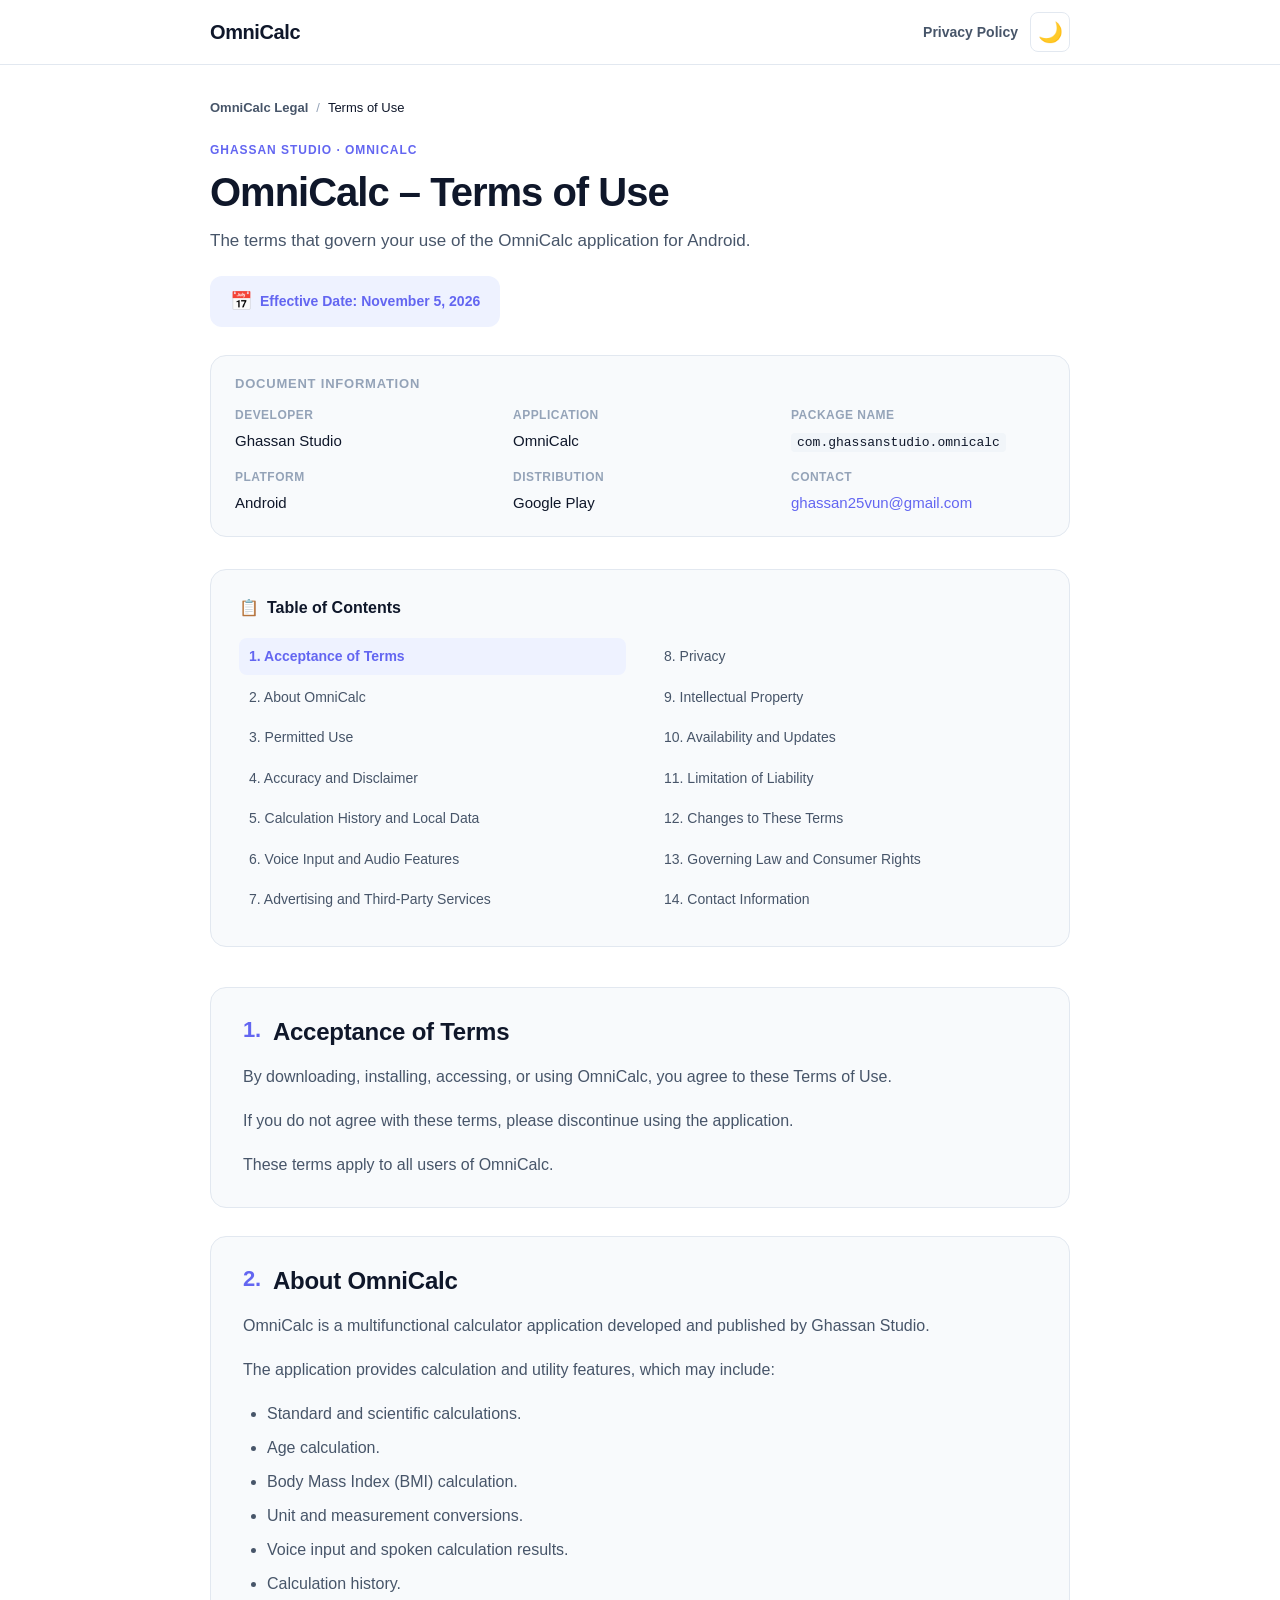
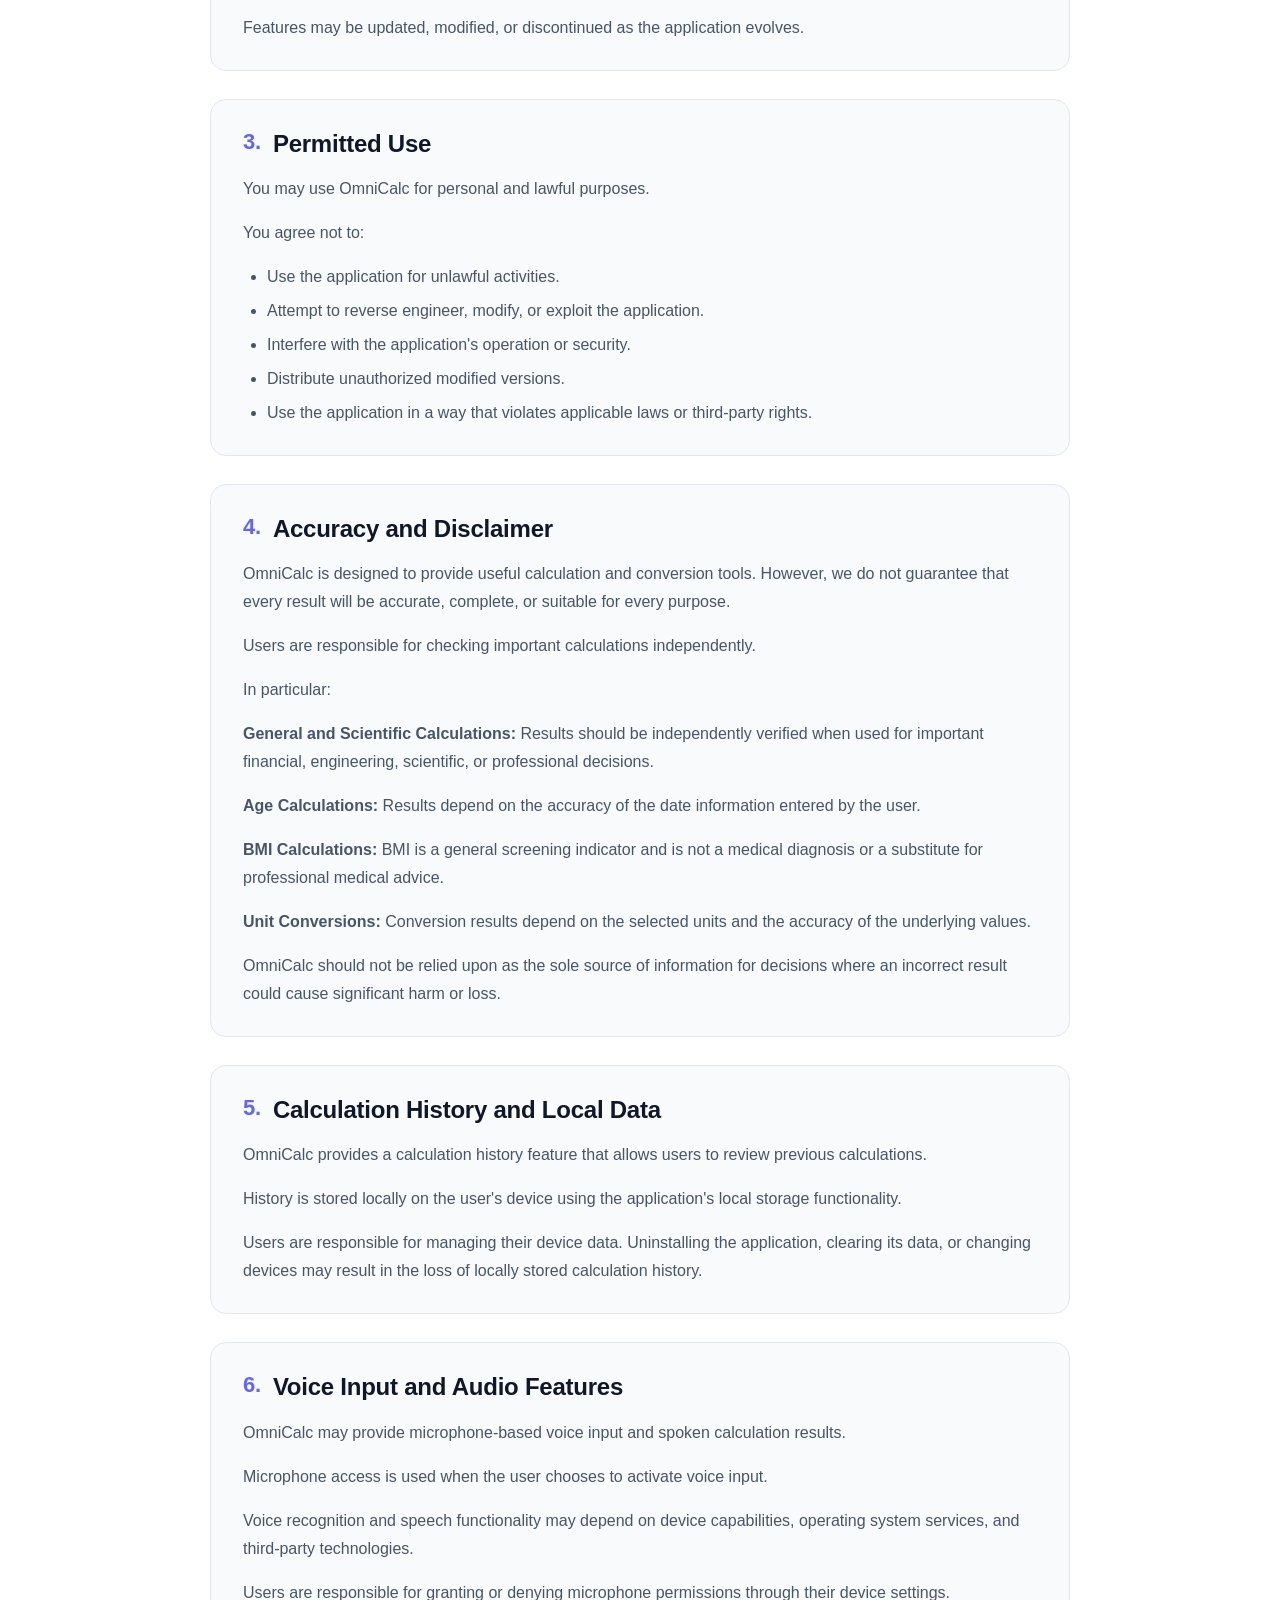
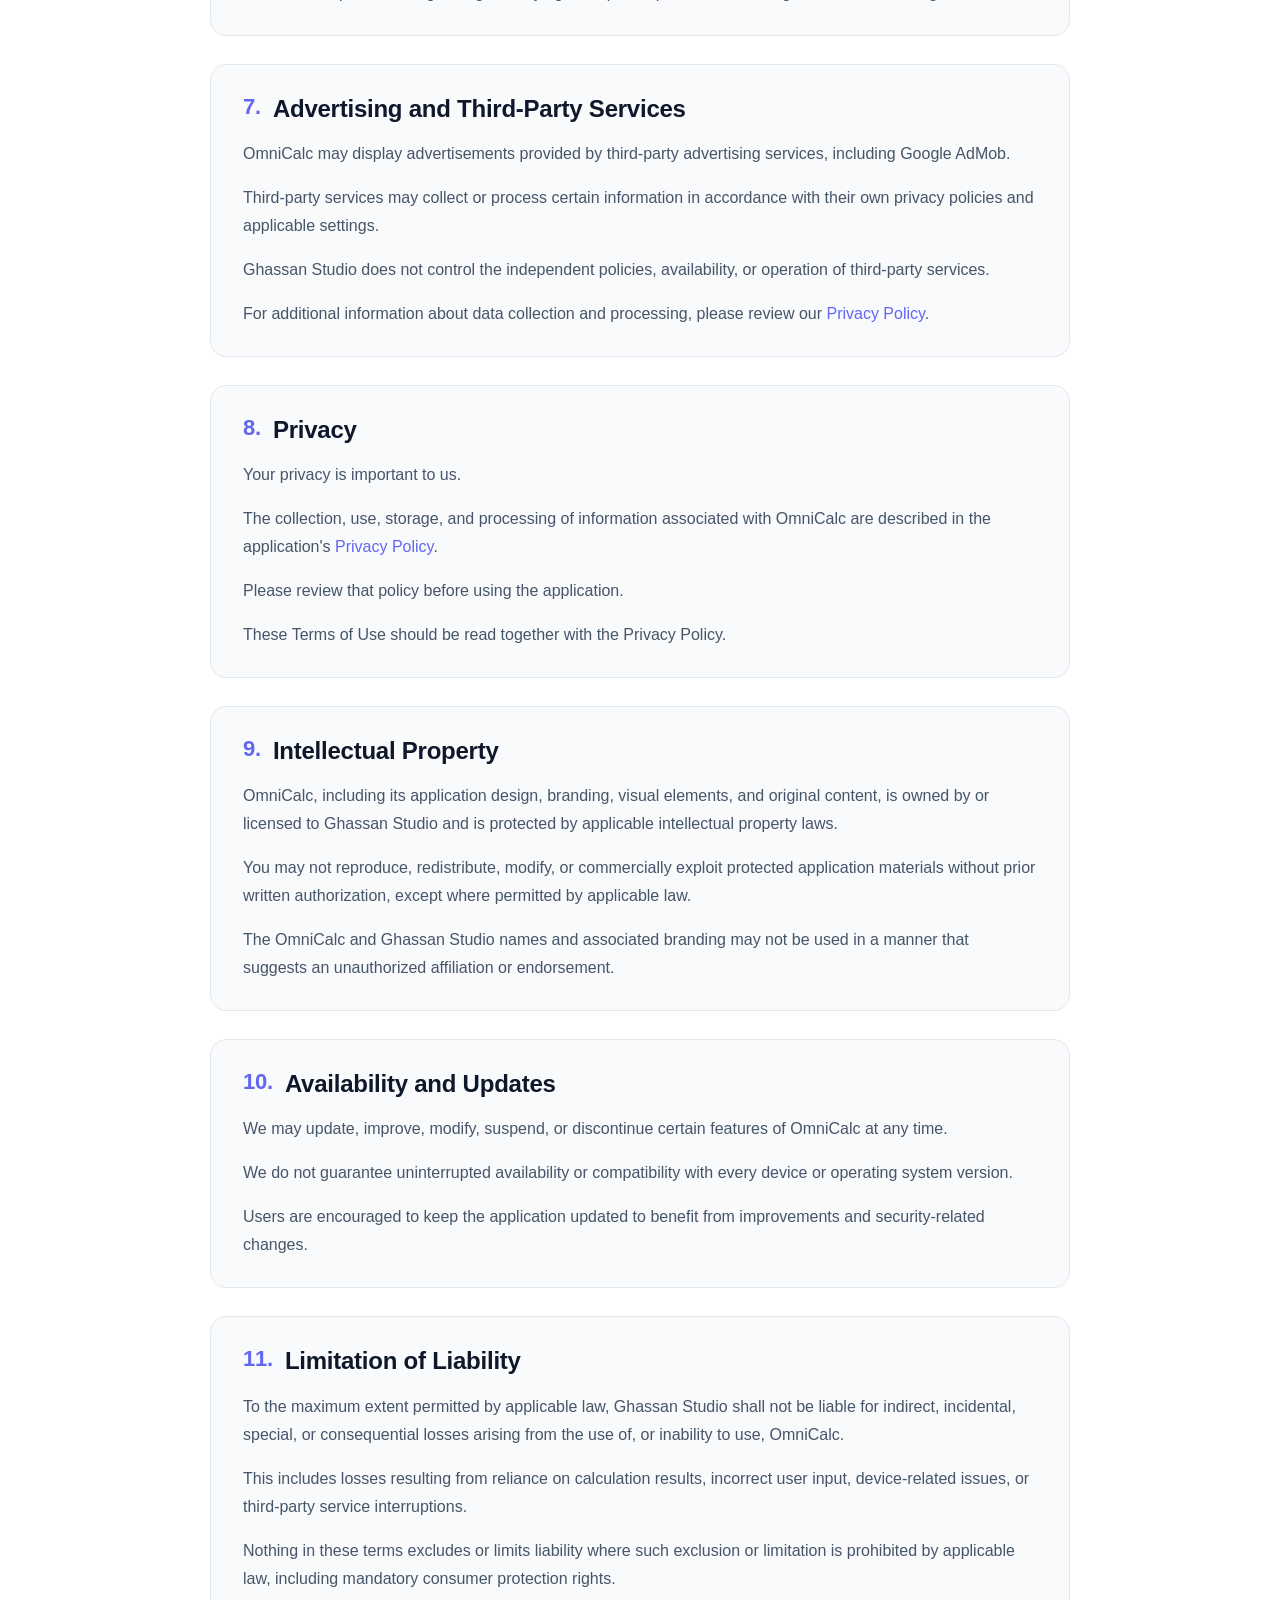
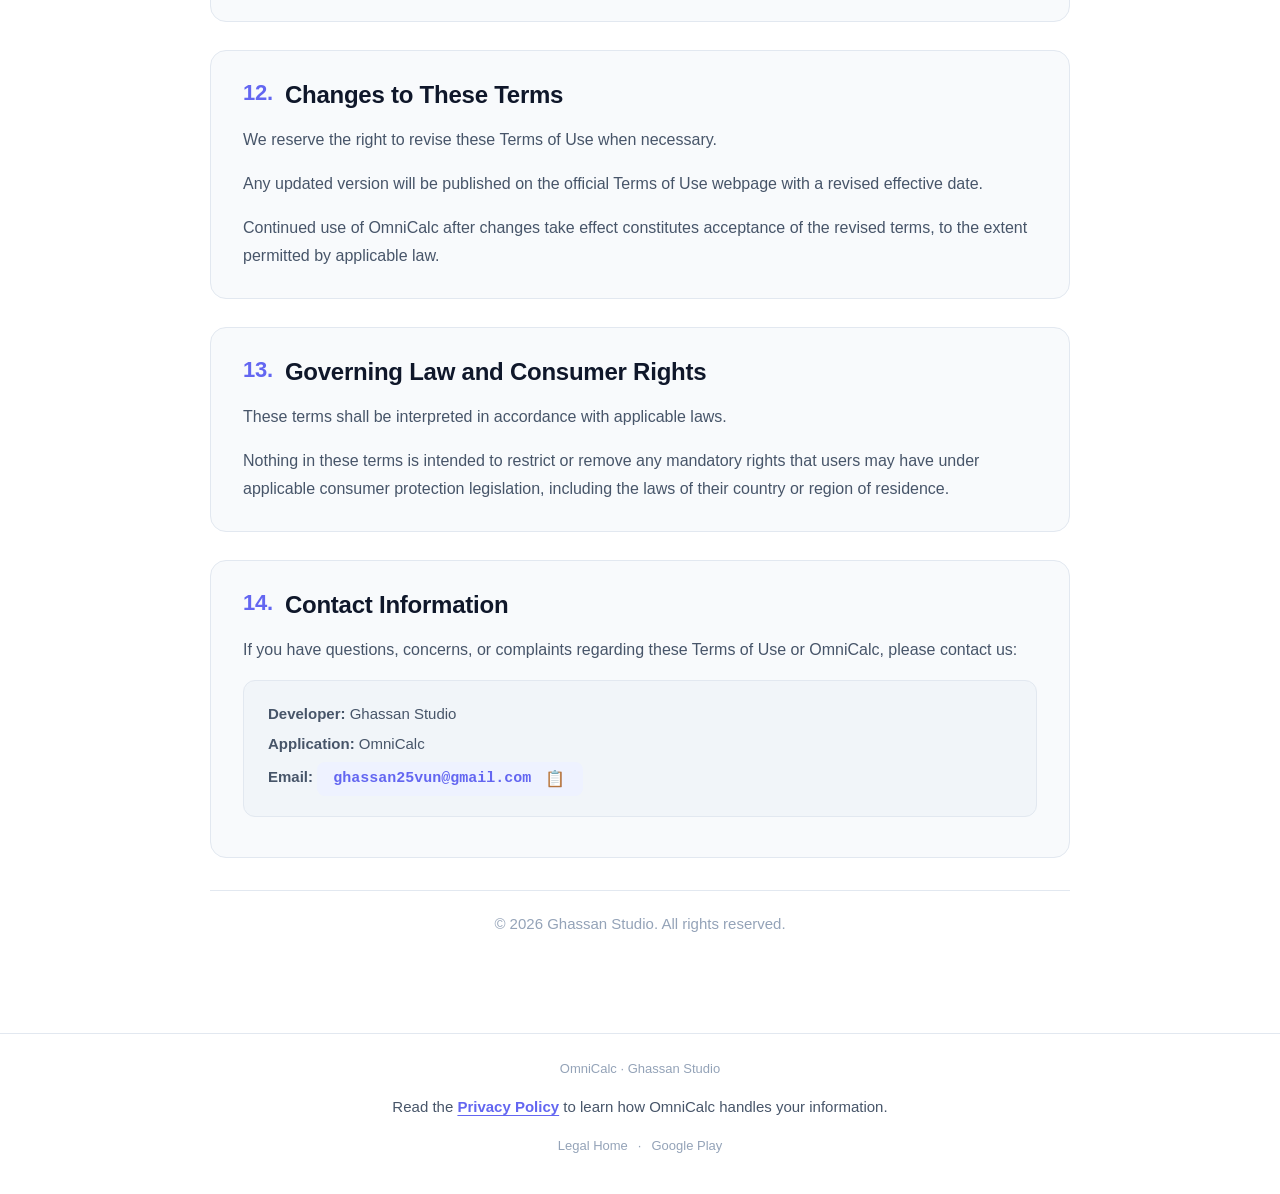
==== commit 90103ca2: "Update contact email and add footer privacy link" ====
--- a/terms-of-use.html
+++ b/terms-of-use.html
@@ -217,6 +217,25 @@
       color: var(--color-text-muted);
     }
 
+    .footer-privacy {
+      margin-top: 10px;
+      color: var(--color-text-secondary);
+      font-size: 0.9375rem;
+      text-align: center;
+    }
+
+    .footer-privacy a {
+      color: var(--color-primary);
+      font-weight: 600;
+      text-decoration: underline;
+      text-underline-offset: 3px;
+    }
+
+    .footer-privacy a:hover,
+    .footer-privacy a:focus-visible {
+      color: var(--color-primary-hover);
+    }
+
     @media (max-width: 480px) {
       .nav-link {
         font-size: 0.75rem;
@@ -256,7 +275,7 @@
 
   <a href="#main-content" class="skip-link">Skip to content</a>
 
-  <header class="site-header" role="banner">
+  <header class="site-header">
     <nav class="nav-container" aria-label="Main navigation">
       <a href="./" class="nav-brand" aria-label="OmniCalc legal home">OmniCalc</a>
       <div class="nav-controls">
@@ -266,7 +285,7 @@
     </nav>
   </header>
 
-  <main id="main-content" role="main">
+  <main id="main-content">
     <div class="container">
 
       <nav class="breadcrumb" aria-label="Breadcrumb">
@@ -310,7 +329,7 @@
           </div>
           <div class="meta-item">
             <dt>Contact</dt>
-            <dd><a href="mailto:ghassanabdulkhaliq92@gmail.com">ghassanabdulkhaliq92@gmail.com</a></dd>
+            <dd><a href="mailto:ghassan25vun@gmail.com">ghassan25vun@gmail.com</a></dd>
           </div>
         </dl>
       </aside>
@@ -461,7 +480,7 @@
           <div class="contact-block">
             <p><strong>Developer:</strong> Ghassan Studio</p>
             <p><strong>Application:</strong> OmniCalc</p>
-            <p><strong>Email:</strong> <span class="email-wrapper"><span class="email-text"><a href="mailto:ghassanabdulkhaliq92@gmail.com">ghassanabdulkhaliq92@gmail.com</a></span><button class="copy-btn" type="button" data-email="ghassanabdulkhaliq92@gmail.com" data-toast="Email copied!" aria-label="Copy email address">📋</button></span></p>
+            <p><strong>Email:</strong> <span class="email-wrapper"><span class="email-text"><a href="mailto:ghassan25vun@gmail.com">ghassan25vun@gmail.com</a></span><button class="copy-btn" type="button" data-email="ghassan25vun@gmail.com" data-toast="Email copied!" aria-label="Copy email address">📋</button></span></p>
           </div>
         </section>
 
@@ -472,13 +491,14 @@
     </div>
   </main>
 
-  <footer class="site-footer" role="contentinfo">
+  <footer class="site-footer">
     <div class="container">
       <p>OmniCalc · Ghassan Studio</p>
+      <p class="footer-privacy">
+        Read the <a href="index.html">Privacy Policy</a> to learn how OmniCalc handles your information.
+      </p>
       <p class="footer-links">
         <a href="./">Legal Home</a>
-        <span aria-hidden="true">·</span>
-        <a href="index.html">Privacy Policy</a>
         <span aria-hidden="true">·</span>
         <a href="https://play.google.com/store/apps/details?id=com.ghassanstudio.omnicalc" target="_blank" rel="noopener noreferrer">Google Play</a>
       </p>
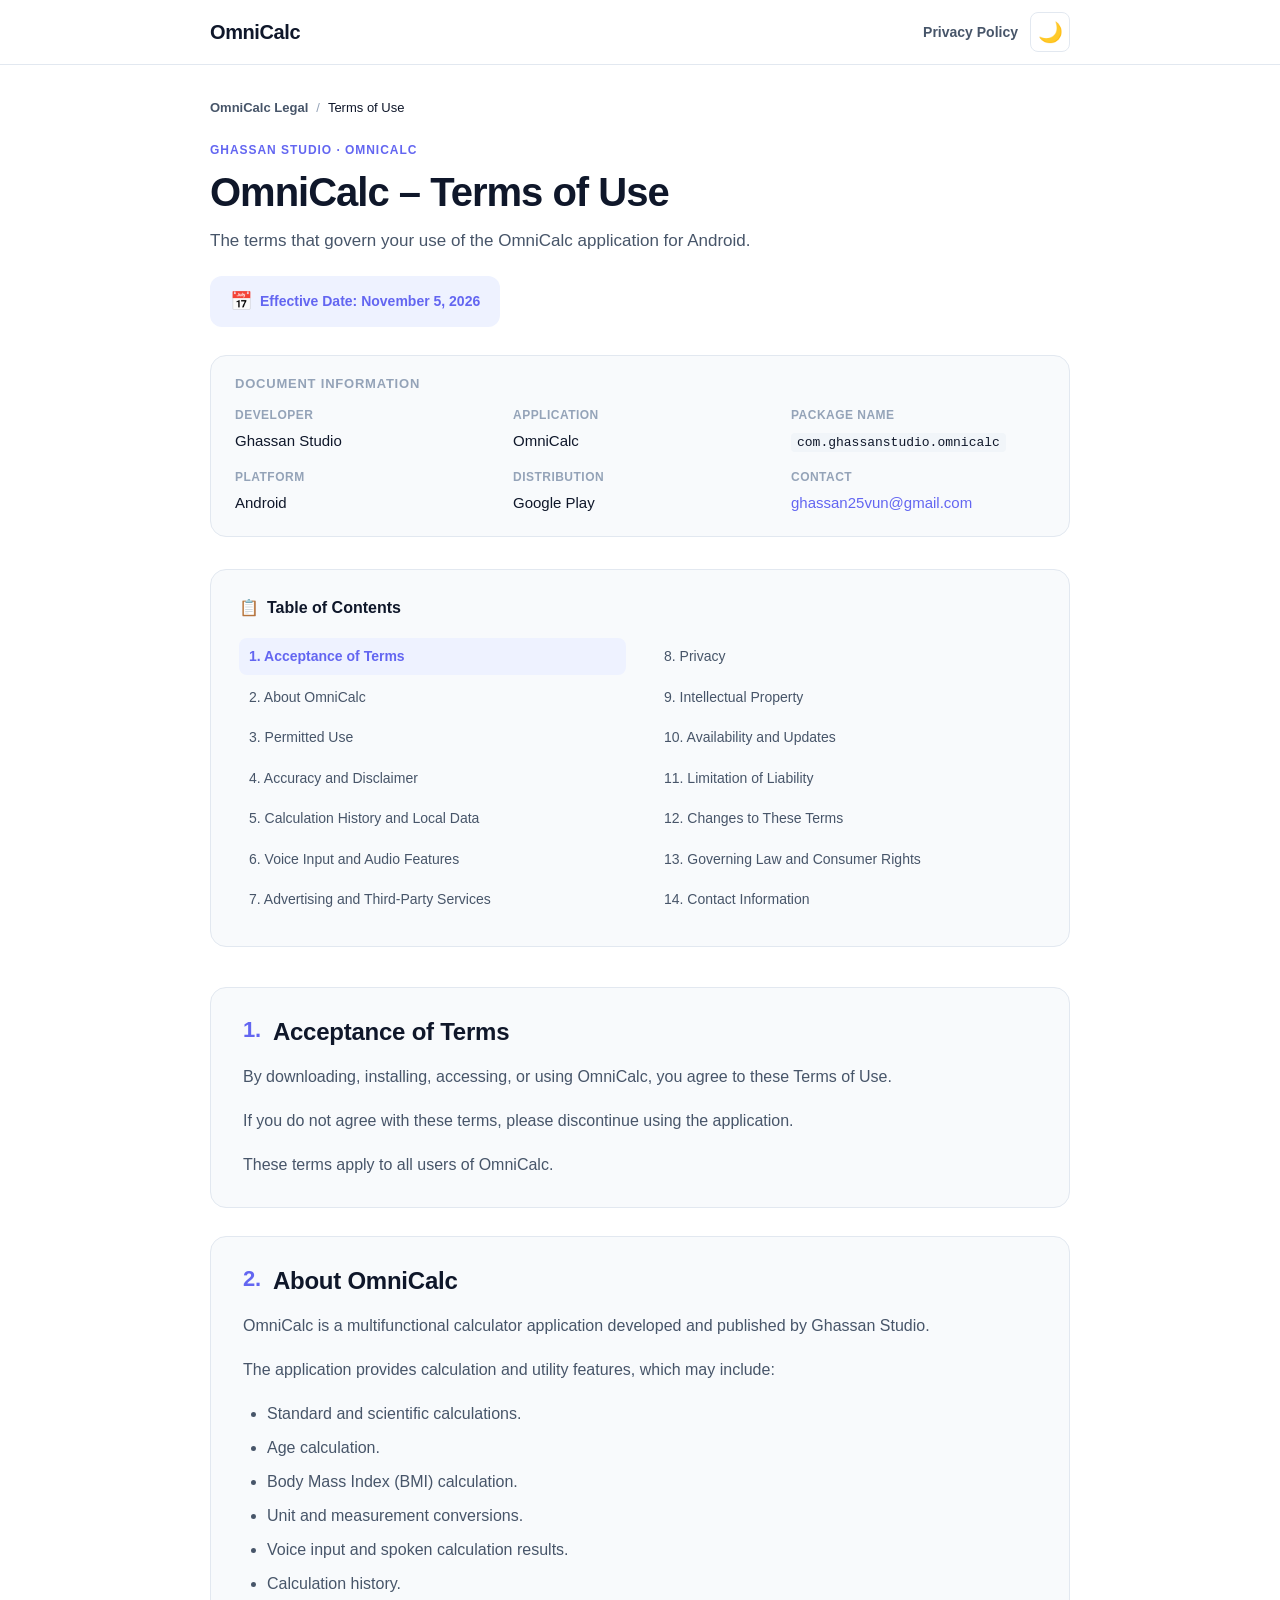
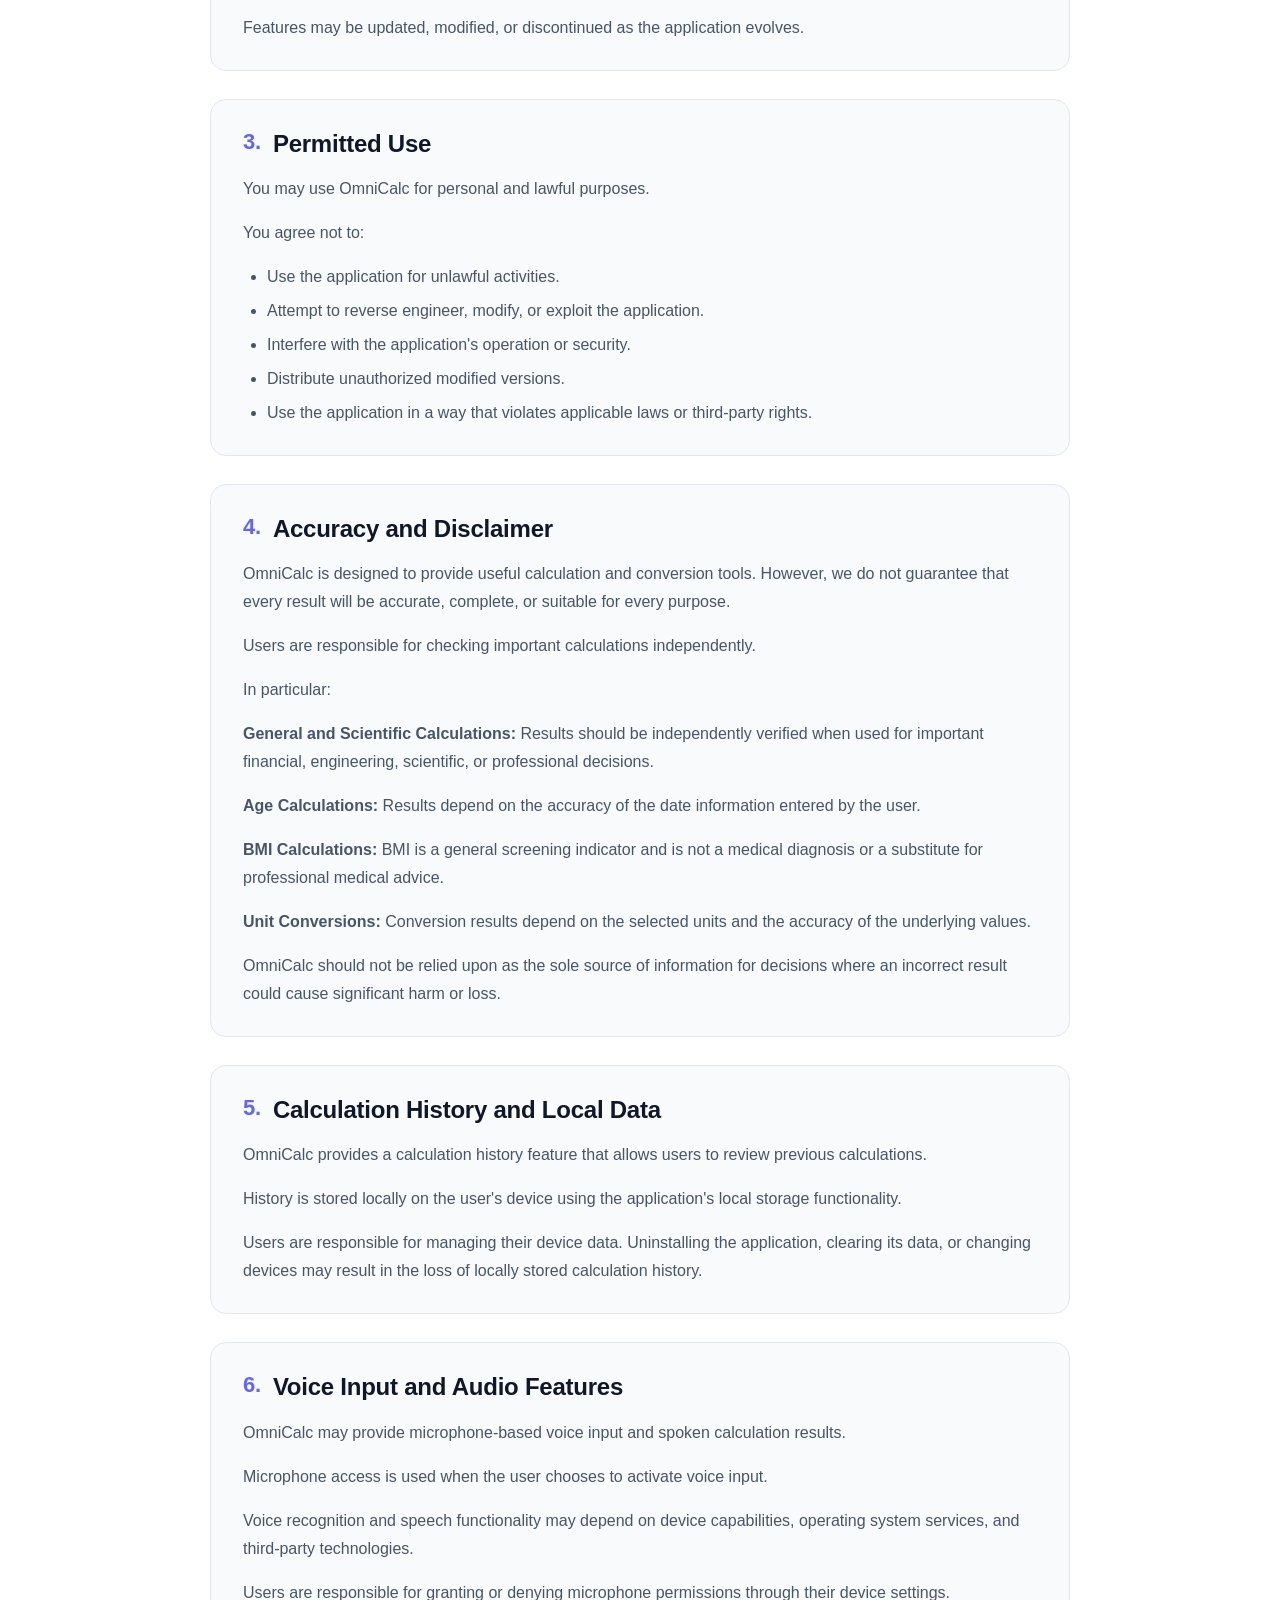
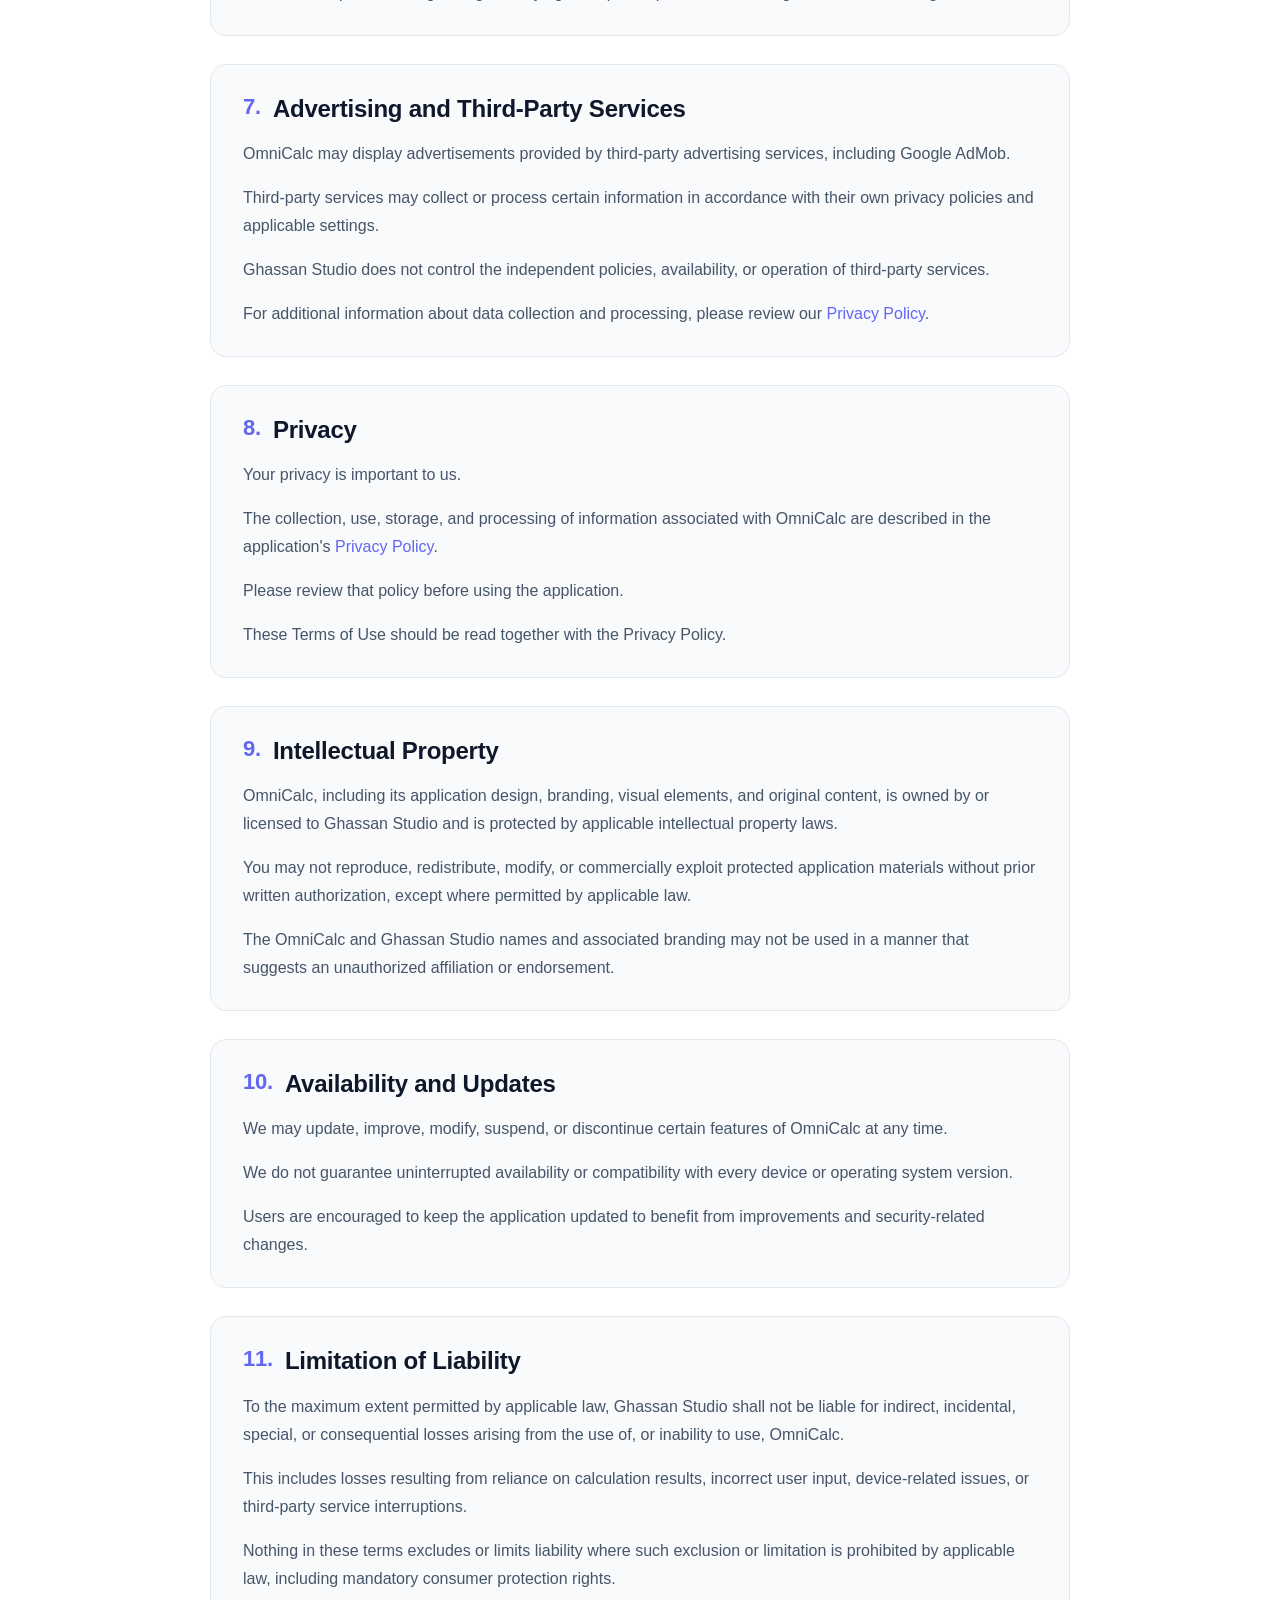
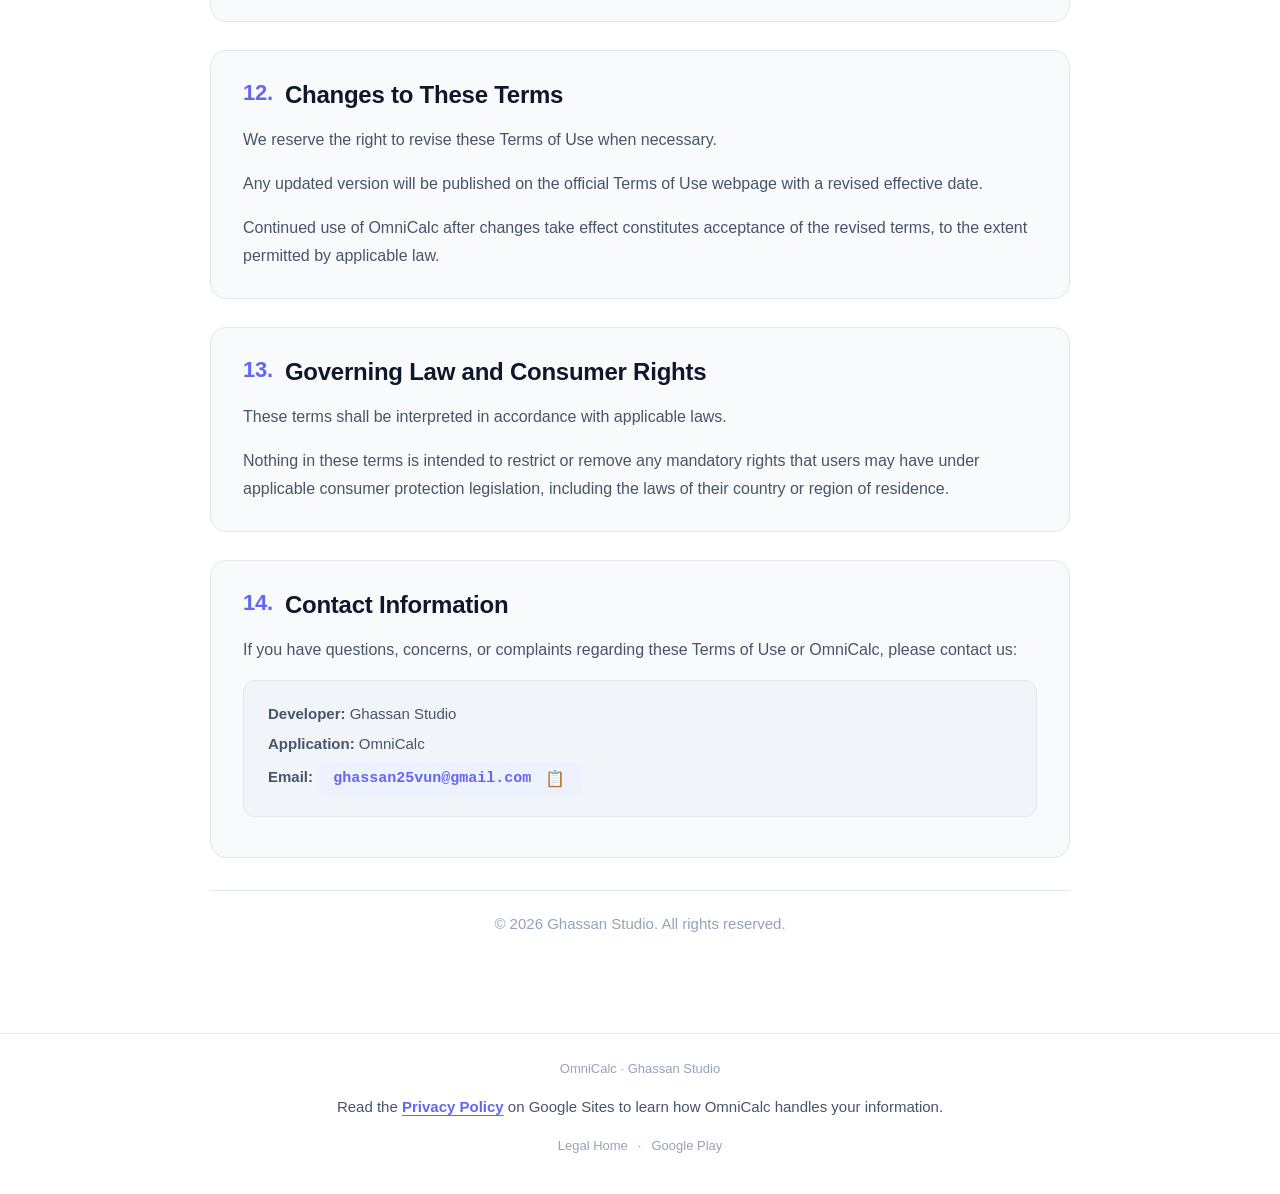
==== commit 9dfb683e: "Point Terms privacy links to official Google Sites policy" ====
--- a/terms-of-use.html
+++ b/terms-of-use.html
@@ -279,7 +279,7 @@
     <nav class="nav-container" aria-label="Main navigation">
       <a href="./" class="nav-brand" aria-label="OmniCalc legal home">OmniCalc</a>
       <div class="nav-controls">
-        <a href="index.html" class="nav-link">Privacy Policy</a>
+        <a href="https://sites.google.com/view/privacy-policy-omnicalc/" class="nav-link">Privacy Policy</a>
         <button class="theme-toggle" type="button" aria-label="Switch to dark mode">🌙</button>
       </div>
     </nav>
@@ -429,13 +429,13 @@
           <p>OmniCalc may display advertisements provided by third-party advertising services, including Google AdMob.</p>
           <p>Third-party services may collect or process certain information in accordance with their own privacy policies and applicable settings.</p>
           <p>Ghassan Studio does not control the independent policies, availability, or operation of third-party services.</p>
-          <p>For additional information about data collection and processing, please review our <a href="index.html">Privacy Policy</a>.</p>
+          <p>For additional information about data collection and processing, please review our <a href="https://sites.google.com/view/privacy-policy-omnicalc/">Privacy Policy</a>.</p>
         </section>
 
         <section id="section-8" class="policy-section section-card" aria-labelledby="section-8-title">
           <h2 id="section-8-title"><span class="section-num">8.</span> Privacy</h2>
           <p>Your privacy is important to us.</p>
-          <p>The collection, use, storage, and processing of information associated with OmniCalc are described in the application's <a href="index.html">Privacy Policy</a>.</p>
+          <p>The collection, use, storage, and processing of information associated with OmniCalc are described in the application's <a href="https://sites.google.com/view/privacy-policy-omnicalc/">Privacy Policy</a>.</p>
           <p>Please review that policy before using the application.</p>
           <p>These Terms of Use should be read together with the Privacy Policy.</p>
         </section>
@@ -495,7 +495,7 @@
     <div class="container">
       <p>OmniCalc · Ghassan Studio</p>
       <p class="footer-privacy">
-        Read the <a href="index.html">Privacy Policy</a> to learn how OmniCalc handles your information.
+        Read the <a href="https://sites.google.com/view/privacy-policy-omnicalc/">Privacy Policy</a> on Google Sites to learn how OmniCalc handles your information.
       </p>
       <p class="footer-links">
         <a href="./">Legal Home</a>
